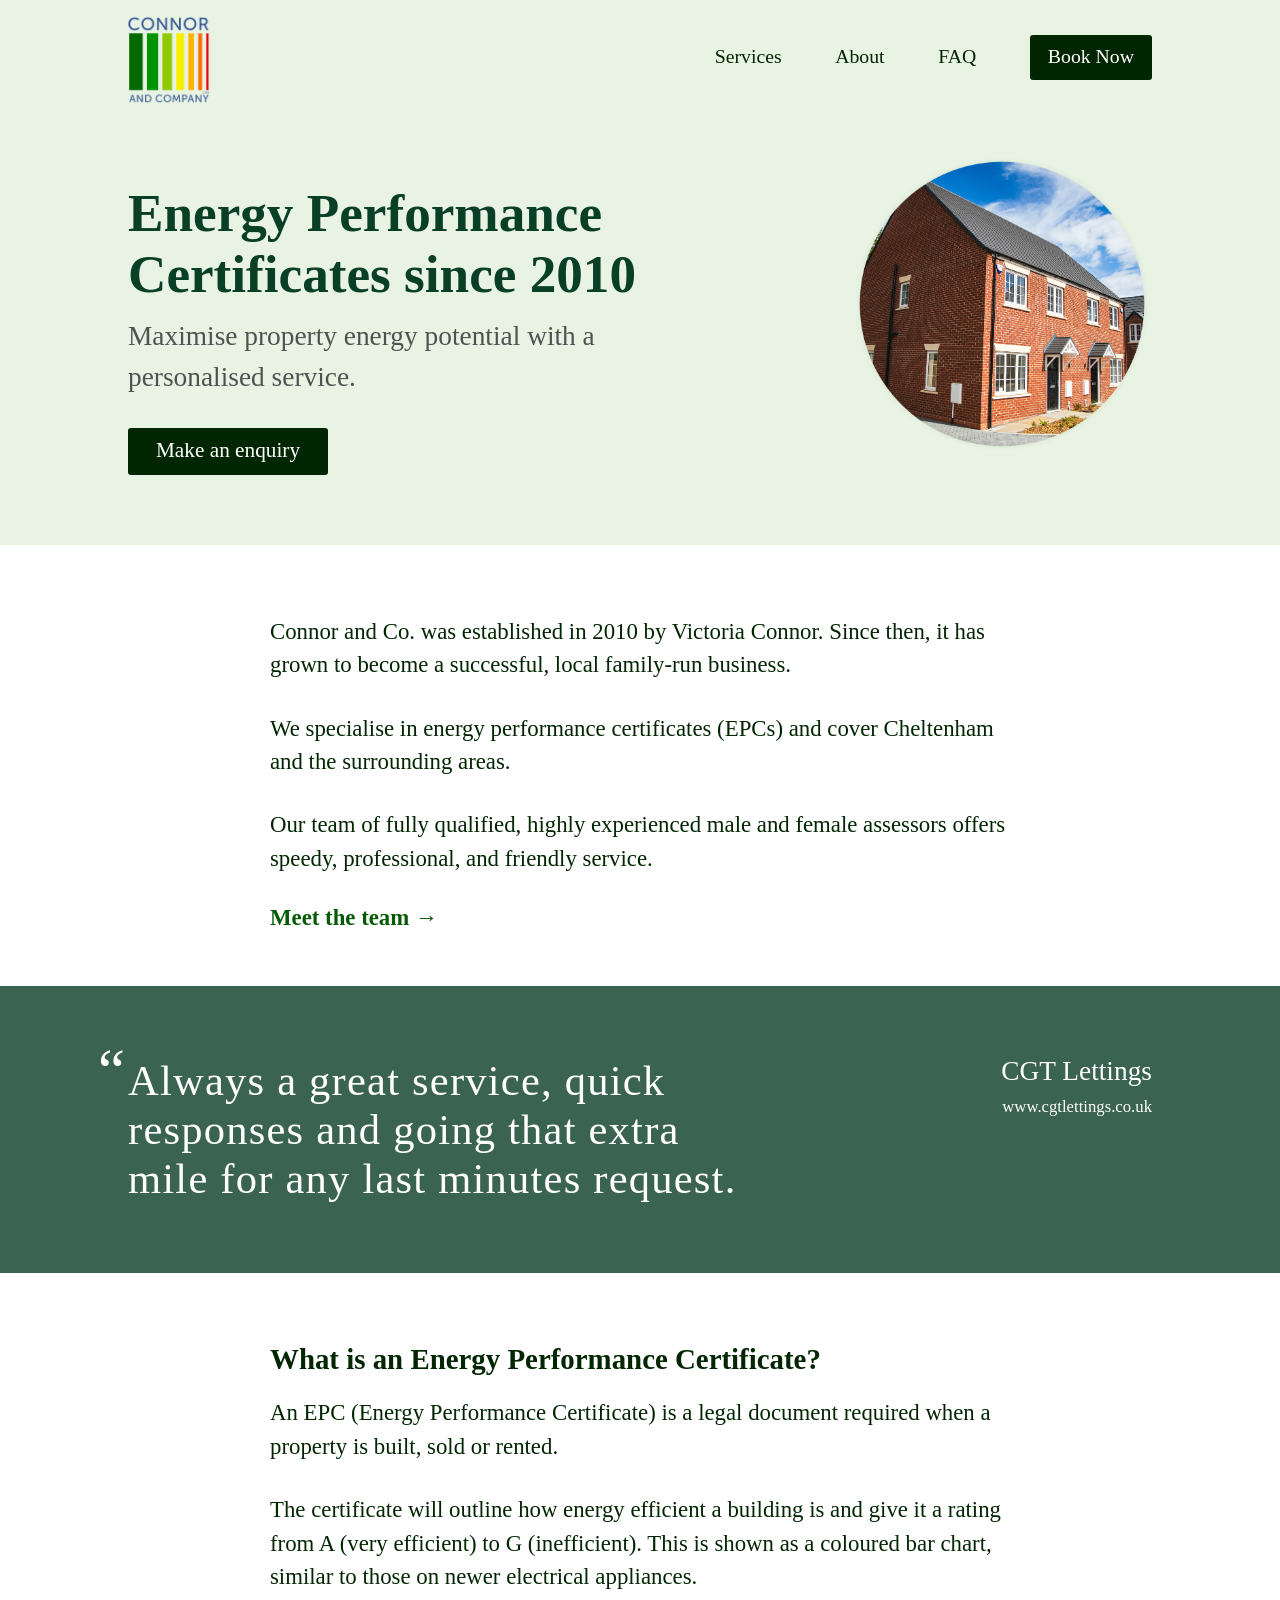
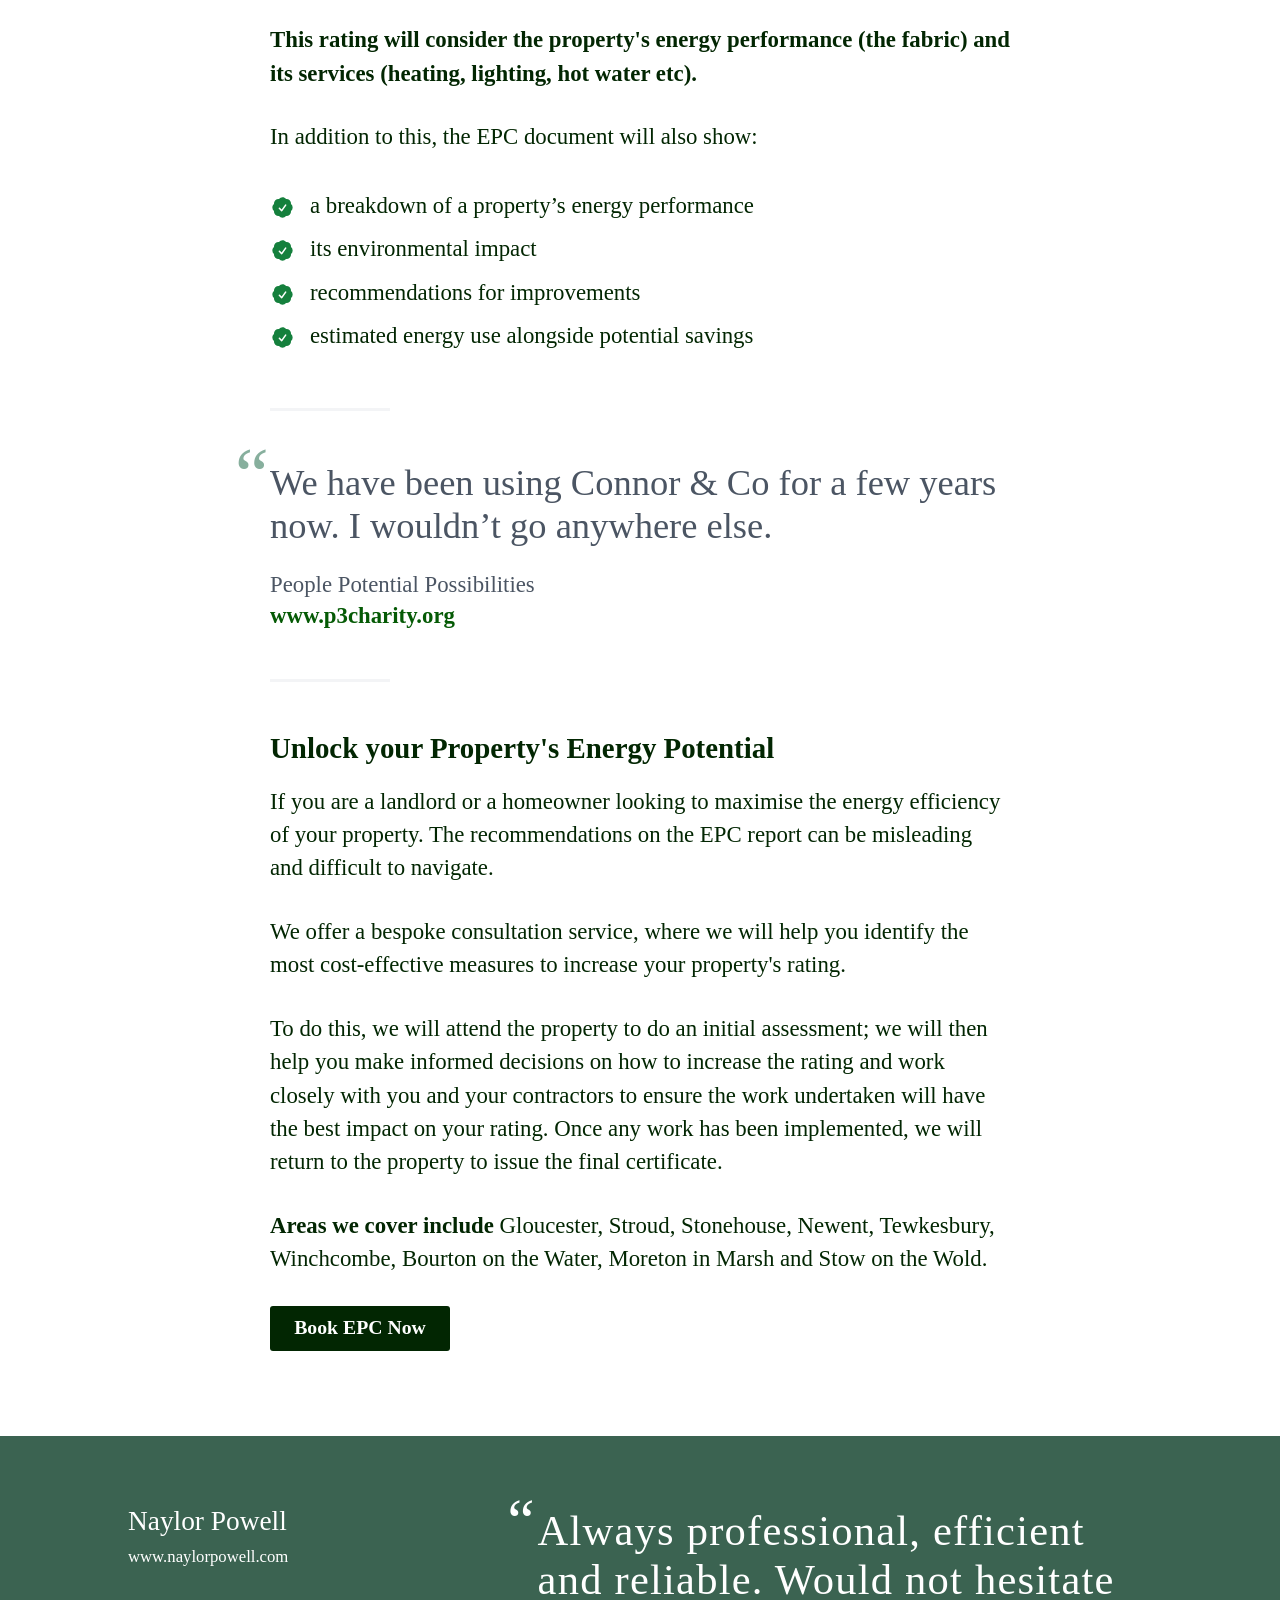
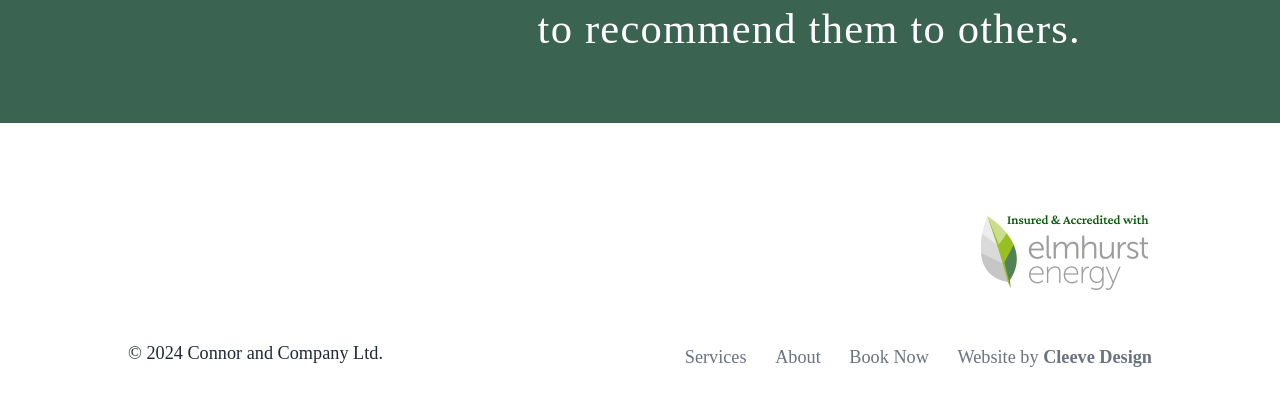
==== index.html @ e1c80aff "Copy updates" ====
<!DOCTYPE html>
<html lang="en">
<head>
    <meta charset="utf-8" />
    <meta content='text/html; charset=utf-8' http-equiv='Content-Type'>
    <meta http-equiv='X-UA-Compatible' content='IE=edge'>
    <meta name='viewport' content="width=device-width,height=device-height, initial-scale=1, shrink-to-fit=yes">

    <meta name="author" content="Nic Coates" />
    <meta name="description" content="Unlock your property's potential with expert Energy Performance Certificates (EPC) from Connor & Company. Trusted local family-run business since 2010. Get your EPC today!">
    <meta name="title" content="Energy Performance Certificates (EPC) | Connor & Company">
    <link rel="canonical" href="https://www.connorandcompany.co.uk">

    <link rel="stylesheet" href="style.css" />
    <link rel="icon" type="image/png" href="/images/icon.png">
    <title>Energy Performance Certificates (EPC) | Connor & Company</title>
</head>
<body>

    <header>
        <div class="container">
            <div class="logo">
                <a href="/"><img src="/images/logo.png" alt="Connor & Company Logo" /></a>
            </div>
            <button class="hamburger" onclick="toggleNav()">☰</button>
            <ul class="nav">
                <li><a href="#services">Services</a></li>
                <li><a href="#about">About</a></li>
                <li><a href="faq">FAQ</a></li>
                <a href="/book-epc"><li class="book">Book Now</li></a>
            </ul>
        </div>
    </header>

    <div id="hero">
        <div class="container">
            <div class="left">
                <h1>Energy Performance Certificates since 2010</h1>
                <p>Maximise property energy potential with a personalised service.</p>
                <a href="/book-epc" class="button-solid">Make an enquiry</a>
            </div>
            <div class="right">
                <img src="/images/new_build_house.png" alt="New UK house build" />
            </div>
        </div>
    </div>

    <div id="content">
        <div id="about" class="container-sm">
            <p>Connor and Co. was established in 2010 by Victoria Connor. Since then, it has grown to become a successful, local family-run business.</p>
            <p>We specialise in energy performance certificates (EPCs) and cover Cheltenham and the surrounding areas.</p>
            <p>Our team of fully qualified, highly experienced male and female assessors offers speedy, professional, and friendly service. </p>
            <a href="/meet-the-team">Meet the team &rarr;</a>
        </div>
    </div>

    <div id="testimonial">
        <div class="container">
            <div class="left">
                <span>“</span>
                <h2>Always a great service, quick responses and going that extra mile for any last minutes request.</h2>
            </div>
            <div class="right">
                CGT Lettings
                <a href="https://www.cgtlettings.co.uk/" target="_blank">www.cgtlettings.co.uk</a>
            </div>
        </div>
    </div>

        <div id="content">
        <div id="services" class="container-sm">
            <h3>What is an Energy Performance Certificate?</h3>
            <p>An EPC (Energy Performance Certificate) is a legal document required when a property is built, sold or rented.</p>
            <p>The certificate will outline how energy efficient a building is and give it a rating from A (very efficient) to G (inefficient). This is shown as a coloured bar chart, similar to those on newer electrical appliances.</p>
            <p><strong>This rating will consider the property's energy performance (the fabric) and its services (heating, lighting, hot water etc).</strong></p>
            <p>In addition to this, the EPC document will also show:</p>
            <ul>
                <li><svg xmlns="http://www.w3.org/2000/svg" viewBox="0 0 24 24" fill="currentColor" class="w-6 h-6"><path fill-rule="evenodd" d="M8.603 3.799A4.49 4.49 0 0 1 12 2.25c1.357 0 2.573.6 3.397 1.549a4.49 4.49 0 0 1 3.498 1.307 4.491 4.491 0 0 1 1.307 3.497A4.49 4.49 0 0 1 21.75 12a4.49 4.49 0 0 1-1.549 3.397 4.491 4.491 0 0 1-1.307 3.497 4.491 4.491 0 0 1-3.497 1.307A4.49 4.49 0 0 1 12 21.75a4.49 4.49 0 0 1-3.397-1.549 4.49 4.49 0 0 1-3.498-1.306 4.491 4.491 0 0 1-1.307-3.498A4.49 4.49 0 0 1 2.25 12c0-1.357.6-2.573 1.549-3.397a4.49 4.49 0 0 1 1.307-3.497 4.49 4.49 0 0 1 3.497-1.307Zm7.007 6.387a.75.75 0 1 0-1.22-.872l-3.236 4.53L9.53 12.22a.75.75 0 0 0-1.06 1.06l2.25 2.25a.75.75 0 0 0 1.14-.094l3.75-5.25Z" clip-rule="evenodd" /></svg>a breakdown of a property’s energy performance</li>
                <li><svg xmlns="http://www.w3.org/2000/svg" viewBox="0 0 24 24" fill="currentColor" class="w-6 h-6"><path fill-rule="evenodd" d="M8.603 3.799A4.49 4.49 0 0 1 12 2.25c1.357 0 2.573.6 3.397 1.549a4.49 4.49 0 0 1 3.498 1.307 4.491 4.491 0 0 1 1.307 3.497A4.49 4.49 0 0 1 21.75 12a4.49 4.49 0 0 1-1.549 3.397 4.491 4.491 0 0 1-1.307 3.497 4.491 4.491 0 0 1-3.497 1.307A4.49 4.49 0 0 1 12 21.75a4.49 4.49 0 0 1-3.397-1.549 4.49 4.49 0 0 1-3.498-1.306 4.491 4.491 0 0 1-1.307-3.498A4.49 4.49 0 0 1 2.25 12c0-1.357.6-2.573 1.549-3.397a4.49 4.49 0 0 1 1.307-3.497 4.49 4.49 0 0 1 3.497-1.307Zm7.007 6.387a.75.75 0 1 0-1.22-.872l-3.236 4.53L9.53 12.22a.75.75 0 0 0-1.06 1.06l2.25 2.25a.75.75 0 0 0 1.14-.094l3.75-5.25Z" clip-rule="evenodd" /></svg>its environmental impact</li>
                <li><svg xmlns="http://www.w3.org/2000/svg" viewBox="0 0 24 24" fill="currentColor" class="w-6 h-6"><path fill-rule="evenodd" d="M8.603 3.799A4.49 4.49 0 0 1 12 2.25c1.357 0 2.573.6 3.397 1.549a4.49 4.49 0 0 1 3.498 1.307 4.491 4.491 0 0 1 1.307 3.497A4.49 4.49 0 0 1 21.75 12a4.49 4.49 0 0 1-1.549 3.397 4.491 4.491 0 0 1-1.307 3.497 4.491 4.491 0 0 1-3.497 1.307A4.49 4.49 0 0 1 12 21.75a4.49 4.49 0 0 1-3.397-1.549 4.49 4.49 0 0 1-3.498-1.306 4.491 4.491 0 0 1-1.307-3.498A4.49 4.49 0 0 1 2.25 12c0-1.357.6-2.573 1.549-3.397a4.49 4.49 0 0 1 1.307-3.497 4.49 4.49 0 0 1 3.497-1.307Zm7.007 6.387a.75.75 0 1 0-1.22-.872l-3.236 4.53L9.53 12.22a.75.75 0 0 0-1.06 1.06l2.25 2.25a.75.75 0 0 0 1.14-.094l3.75-5.25Z" clip-rule="evenodd" /></svg>recommendations for improvements</li>
                <li><svg xmlns="http://www.w3.org/2000/svg" viewBox="0 0 24 24" fill="currentColor" class="w-6 h-6"><path fill-rule="evenodd" d="M8.603 3.799A4.49 4.49 0 0 1 12 2.25c1.357 0 2.573.6 3.397 1.549a4.49 4.49 0 0 1 3.498 1.307 4.491 4.491 0 0 1 1.307 3.497A4.49 4.49 0 0 1 21.75 12a4.49 4.49 0 0 1-1.549 3.397 4.491 4.491 0 0 1-1.307 3.497 4.491 4.491 0 0 1-3.497 1.307A4.49 4.49 0 0 1 12 21.75a4.49 4.49 0 0 1-3.397-1.549 4.49 4.49 0 0 1-3.498-1.306 4.491 4.491 0 0 1-1.307-3.498A4.49 4.49 0 0 1 2.25 12c0-1.357.6-2.573 1.549-3.397a4.49 4.49 0 0 1 1.307-3.497 4.49 4.49 0 0 1 3.497-1.307Zm7.007 6.387a.75.75 0 1 0-1.22-.872l-3.236 4.53L9.53 12.22a.75.75 0 0 0-1.06 1.06l2.25 2.25a.75.75 0 0 0 1.14-.094l3.75-5.25Z" clip-rule="evenodd" /></svg>estimated energy use alongside potential savings</li>
            </ul>
            <span class="divider"></span>
                <div class="quote">
                    <span class="marks">“</span>
                    <span class="text">We have been using Connor & Co for a few years now. I wouldn’t go anywhere else.</span>
                    <span class="source">People Potential Possibilities</span>
                    <a href="https://www.p3charity.org/" class="link">www.p3charity.org</a>
                </div>
            <span class="divider"></span>
            <h3>Unlock your Property's Energy Potential</h3>
            <p>If you are a landlord or a homeowner looking to maximise the energy efficiency of your property. The recommendations on the EPC report can be misleading and difficult to navigate.</p>
            <p>We offer a bespoke consultation service, where we will help you identify the most cost-effective measures to increase your property's rating.</p>
            <p>To do this, we will attend the property to do an initial assessment; we will then help you make informed decisions on how to increase the rating and work closely with you and your contractors to ensure the work undertaken will have the best impact on your rating. Once any work has been implemented, we will return to the property to issue the final certificate.</p>
            <p><strong>Areas we cover include</strong> Gloucester, Stroud, Stonehouse, Newent, Tewkesbury, Winchcombe, Bourton on the Water, Moreton in Marsh and Stow on the Wold.</p>
            <a href="/book-epc" class="button-solid">Book EPC Now</a>
        </div>
    </div>

    <div id="testimonial-2">
        <div class="container">
            <div class="left">
                Naylor Powell
                <a href="https://www.naylorpowell.com/" target="_blank">www.naylorpowell.com</a>
            </div>
            <div class="right">
                <span>“</span>
                <h2>Always professional, efficient and  reliable. Would not hesitate to recommend them to others.</h2>
            </div>
        </div>
    </div>

    <footer>
        <div class="container">
            <div class="left">
                <p class="copyright">© 2024 Connor and Company Ltd.</p>
            </div>
            <div class="right">
                <div class="elmhurst">
                    <img src="/images/elmhurst.png" alt="Elmhurst Energy" />
                </div>
                <ul class="links">
                    <li><a href="#services">Services</a></li>
                    <li><a href="#about">About</a></li>
                    <li><a href="/book-epc">Book Now</a></li>
                    <li>Website by <strong><a href="https://www.cleeve.design">Cleeve Design</a></strong></li>
                </ul>
            </div>
        </div>
    </footer>

    <script>
        document.querySelectorAll('a[href^="#"]').forEach(anchor => {
            anchor.addEventListener('click', function (e) {
                e.preventDefault();

                document.querySelector(this.getAttribute('href')).scrollIntoView({
                    behavior: 'smooth'
                });
            });
        });

        function toggleNav() {
        var nav = document.querySelector('header ul.nav');
            nav.classList.toggle('show');
        }
    </script>
    
</body>
</html>
---- style.css ----
@import url(https://fonts.bunny.net/css?family=crimson-pro:300,400,500,600,700);

*,
*:after,
*:before {
  margin: 0;
  padding: 0;
  box-sizing: border-box;
}
:root {
 font-family: 'Crimson Pro', serif;
}
body, html{
  font-size: 0.95rem;
  color: #022602;
  background: #ffffff;
}
a{
	color: #055A05;
}
.container{ 
	width: 1024px;
	margin: 0 auto; 
}
header{
	background: #E9F3E3;
	float: left;
	width: 100%;
	padding: 15px 0;
}
header .logo{
	float: left;
}
header .logo img{
	height: 90px;
}
header ul.nav{
	list-style: none;
	margin: 20px 0 0 0;
	padding: 0;
	float: right;
}
header ul.nav li{
	display: inline-block;
	font-size: 1.3rem;
	margin: 0 0 0 50px;
}
header ul.nav li.book{
	background: #022602;
	color: #ffffff;
	border-radius: 3px;
	padding: 10px 18px 12px 18px;
}
header ul.nav li.book:hover{
	background: #054A05;
	cursor: pointer;
	transition: background 0.1s ease-in-out;
}
header ul.nav li.button a{
	color: #ffffff;
}
header ul.nav li.button {
    display: none; /* Hide button by default */
}
header ul.nav li.button a {
    color: #ffffff;
}
header a{
	color: #022602;
	text-decoration: none;
	transition: color 0.1s ease-in-out;
}
header a:hover{
	color: #055A05;
	cursor: pointer;
}
header .hamburger{
	display: none;
}
#hero{
	background: #E9F3E3;
	float: left;
	width: 100%;
	padding: 30px 0 70px 0;
}
#hero .left{
	width: 50%;
	float: left;
}
#hero .right{
	width: 50%;
	float: left;
}
#hero h1{
	color: #0A3F27;
	font-size: 3.5rem;
	margin: 30px 0 0 0;
	line-height: 4rem;
}
#hero p{
	color: #4A5450;
	font-size: 1.8rem;
	font-weight: 300;
	margin: 10px 0 0 0;
	line-height: 2.7rem;
}
#hero img{
	float: right;
	width: 300px;
}
#hero .button-solid{
	margin: 30px 0 0 0;
	display: block;
	width: 200px;
	text-align: center;
	padding: 17px 15px;
	font-size: 1.4rem;
	background: #022602;
	color: #ffffff;
	border-radius: 3px;
	padding: 10px 18px 12px 18px;
	text-decoration: none;
	transition: background 0.1s ease-in-out;
}
#hero .button-solid:hover{
	background: #054A05;
	color: #ffffff;
	cursor: pointer;
}
#content{
	width: 100%;
	padding: 70px 0 55px 0;
	float: left;
}
.container-sm{
	width: 740px;
	margin: 0 auto;
}
#content p{
	font-size: 1.5rem;
	color: #022602;
	font-weight: 300;
	margin: 0 0 30px 0;
	line-height: 2.2rem;
}
#content a{
	color: #055A05;
	font-size: 1.5rem;
	text-decoration: none;
	font-weight: 600;
}
#content a:hover{
	color: #022602;
	cursor: pointer;
}
#content h3{
	font-size: 1.9rem;
	margin: 0 0 20px 0;
}
#content h4{
	font-size: 1.7rem;
	margin: 0 0 20px 0;
}
#content h4.question{
	font-size: 1.5rem;
	font-weight: 500;
	margin-top: 20px;
	margin-bottom: 0;
	padding-top: 15px;
}
#content p.answer{
	color: #4b5563;
	font-size: 1.4rem;
	margin-top: 20px;
	line-height: 1.8rem;
}
#content ul{
	list-style: none;
	padding: 0;
}
#content ul li{
	padding: 5px 0;
	font-size: 1.5rem;
	color: #022602;
	font-weight: 300;
	line-height: 2.2rem;
}
#content ul li svg{
	height: 25px;
	vertical-align: middle;
	fill: #15803d;
	margin-right: 15px;
}
#content ul.faq{
	margin: -20px 0 0 0;
	padding: 0 0 0 20px;
	color: #4b5563;
}
#content ul.faq li{
	color: #4b5563;
	font-size: 1.4rem;
	font-weight: 300;
	padding: 7px 0;
	line-height: 2rem;
}
#content ul.faq li strong{
	display: block;
}
.quote{
	width: 100%;
	color: #4b5563;
}
.quote .marks{
	display: block;
	position: absolute;
	font-size: 5rem;
	color: #87AF9D;
	margin: -30px 0 0 -35px;
}
.quote .text{
	color: #4b5563;
	font-size: 2.4rem;
	display: block;
}
.quote .source{
	font-size: 1.5rem;
	display: block;
	margin-top: 25px;
	margin-bottom: 5px;
}
.divider{
	width: 120px;
	background: #f3f4f6;
	height: 3px;
	display: block;
	margin: 50px 0;
}
#testimonial, #testimonial-2{
	background: #3B6351;
	width: 100%;
	float: left;
	padding: 70px 0;
}
#testimonial a, #testimonial-2 a{
	display: block;
	color: #ffffff;
	text-decoration: none;
	font-weight: 300;
	font-size: 1.1rem;
	margin: 10px 0 0 0;
}
#testimonial a:hover, #testimonial-2 a:hover{
	text-decoration: underline;
}
#testimonial .left{
	width: 60%;
	float: left;
}
#testimonial .right{
	width: 40%;
	float: left;
	text-align: right;
	color: #ffffff;
	font-size: 1.8rem;
}
#testimonial-2 .right{
	width: 60%;
	float: left;
}
#testimonial-2 .left{
	width: 40%;
	float: left;
	text-align: left;
	color: #ffffff;
	font-size: 1.8rem;
}
#testimonial span, #testimonial-2 span{
	position: absolute;
	font-size: 4rem;
	color: #ffffff;
	margin-top: -20px;
	margin-left: -30px;
}
#testimonial h2, #testimonial-2 h2{
	color: #ffffff;
	font-size: 2.8rem;
	font-weight: 300;
	letter-spacing: 0.08rem;
}
#content .button-solid{
	background: #022602;
	color: #ffffff;
	border-radius: 3px;
	padding: 10px 18px 12px 18px;
	text-decoration: none;
	font-size: 1.3rem;
	display: block;
	width: 180px;
	text-align: center;
	margin: 10px 0 30px 0;
	transition: background 0.1s ease-in-out;
}
#content .button-solid:hover{
	background: #054A05;
	color: #ffffff;
	cursor: pointer;
}
#joinForm{
	width: 100%;
	float: left;
	margin-top: -20px;
}
#joinForm .row{
	width: 100%;
	padding: 10px 0;
	float: left;
}
#joinForm label{
	display: block;
	width: 100%;
	font-size: 1.1rem;
	margin-bottom: 10px;
	font-weight: 600;
}
#joinForm .form-input{
	width: 70%;
	border-radius: 4px;
	outline: none;
	border: 1px solid #d1d5db;
	font-size: 1.2rem;
	padding: 8px 10px;
	box-shadow: 0 1px 2px 0 rgb(0 0 0 / 0.05);
}
#joinForm .form-input:focus{
	border: 2px solid #059669;
	padding: 7px 9px;
}
#joinForm .form-textbox{
	width: 70%;
	border-radius: 4px;
	outline: none;
	border: 1px solid #d1d5db;
	font-size: 1.2rem;
	padding: 8px 10px;
	box-shadow: 0 1px 2px 0 rgb(0 0 0 / 0.05);
}
#joinForm .form-textbox:focus{
	border: 2px solid #059669;
	padding: 7px 9px;
}
#joinForm .button{
	border-radius: 4px;
	background: #047857;
	border: 0;
	font-size: 1rem;
	padding: 10px;
	color: #ecfdf5;
	transition: background 0.1s ease-in-out;
}
#joinForm .button:hover{
	background: #059669;
	cursor: pointer;
}
#form-response{
	display: none;
	width: 100%;
	float: left;
	background: #f0fdf4;
	border-radius: 2px;
	padding: 20px;
	font-size: 1.2rem;
	color: #14532d;
}
 .faq-item {
    margin-bottom: 20px;
  }
  .faq-question {
    cursor: pointer;
    font-weight: bold;
    font-size: 1.5rem;
  }
  .faq-answer {
    display: none;
  }
footer{
	padding: 80px 0 40px 0;
	float: left;
	width: 100%;
}
footer .left{
	width: 50%;
	float: left;
}
footer .right{
	width: 50%;
	float: left;
}
footer .family{
	font-size: 2rem;
	font-weight: 300;
	color: #0A3F27;
	width: 400px;
	line-height: 2.2rem;
	letter-spacing: 0.05rem;
	margin: 0 0 30px 0;
	border-left: 3px solid #0A3F27;
	padding-left: 20px;
}
footer .copyright{
	font-size: 1.2rem;
	font-weight: 500;
	color: #1f2937;
	margin-top: 140px;
}
footer .elmhurst{
	float: right;
}
footer ul.links{
	float: right;
	list-style: none;
	margin-top: 40px;
}
footer ul.links li{
	display: inline-block;
	font-size: 1.2rem;
	color: #6b7280;
	margin-left: 25px;
}
footer a{
	color: #6b7280;
	text-decoration: none;
}
footer a:hover{
	text-decoration: underline;
	cursor: pointer;
}

@media (max-width: 575.98px) { 
	.container, .container-sm{
		width: 360px;
	}
	header ul.nav {
        display: none; /* Hide navigation by default on small screens */
    }

    header ul.nav.show {
        display: block; /* Show navigation when active */
    }

    header ul.nav.show li {
        display: block; /* Show list items vertically */
        margin: 10px 0; /* Adjust margin for list items */
    }

    header ul.nav li.button {
        display: inline-block; /* Show button as inline-block */
    }
    #hero img{
    	display: none;
    }
	 #hero .left{
		width: 100%;
		float: left;
	}
	#hero .right{
		width: 100%;
		float: left;
	}
	#hero h1{
		color: #0A3F27;
		font-size: 3rem;
	}
	#testimonial span, #testimonial-2 span{
		position: absolute;
		font-size: 3rem;
		color: #ffffff;
		margin-top: -30px;
		margin-left: 5px;
	}
	#testimonial h2, #testimonial-2 h2{
		color: #ffffff;
		font-size: 2rem;
		font-weight: 300;
		letter-spacing: 0.08rem;
	}
	#testimonial .left{
		width: 100%;
		float: left;
	}
	#testimonial .right{
		width: 100%;
		text-align: left;
		font-size: 1.3rem;
		margin-top: 30px;
	}
	#testimonial-2 .right{
		width: 100%;
	}
	#testimonial-2 .left{
		width: 100%;
		font-size: 1.3rem;
		margin-bottom: 50px;
	}
	footer .left{
		width: 100%;
		float: left;
	}
	footer .right{
		width: 100%;
		float: left;
	}
	footer .family{
		font-size: 2rem;
		font-weight: 300;
		color: #0A3F27;
		width: 320px;
		line-height: 2.2rem;
		letter-spacing: 0.05rem;
		margin: 0 0 30px 0;
		border-left: 3px solid #0A3F27;
		padding-left: 20px;
	}
	footer .copyright{
		font-size: 1.2rem;
		font-weight: 500;
		color: #1f2937;
		margin-top: 40px;
	}
	footer .elmhurst{
		float: left;
		margin-top: 30px;
	}
	footer ul.links{
		float: left;
		list-style: none;
		margin-top: 10px;
	}
	footer ul.links li{
		display: block;
		font-size: 1.2rem;
		color: #6b7280;
		margin-left: 0;
		margin-bottom: 5px;
	}
	/* Hamburger menu button styles */
		header button.hamburger{
		    display: block;
		    background: none;
		    border: none;
		    color: #022602;
		    font-size: 1.5rem;
		    padding: 10px;
		    cursor: pointer;
		    transition: color 0.1s ease-in-out;
		    float: right;
		}

		header button.hamburger:hover {
		    color: #54B847; /* Change color on hover */
		}

		/* Hamburger menu icon animation */
		header button.hamburger::before {
		    transition: transform 0.1s ease-in-out, margin 0.1s ease-in-out;
		}

		header button.hamburger::after {
		    transition: transform 0.1s ease-in-out, margin 0.1s ease-in-out;
		}

		/* Hamburger menu icon animation when active */
		header ul.nav.show + button.hamburger::before {
		    transform: rotate(45deg) translate(4px, 5px);
		    margin: 0; /* Adjust spacing */
		}

		header ul.nav.show + button.hamburger::after {
		    transform: rotate(-45deg) translate(4px, -5px);
		    margin: 0; /* Adjust spacing */
		}
}
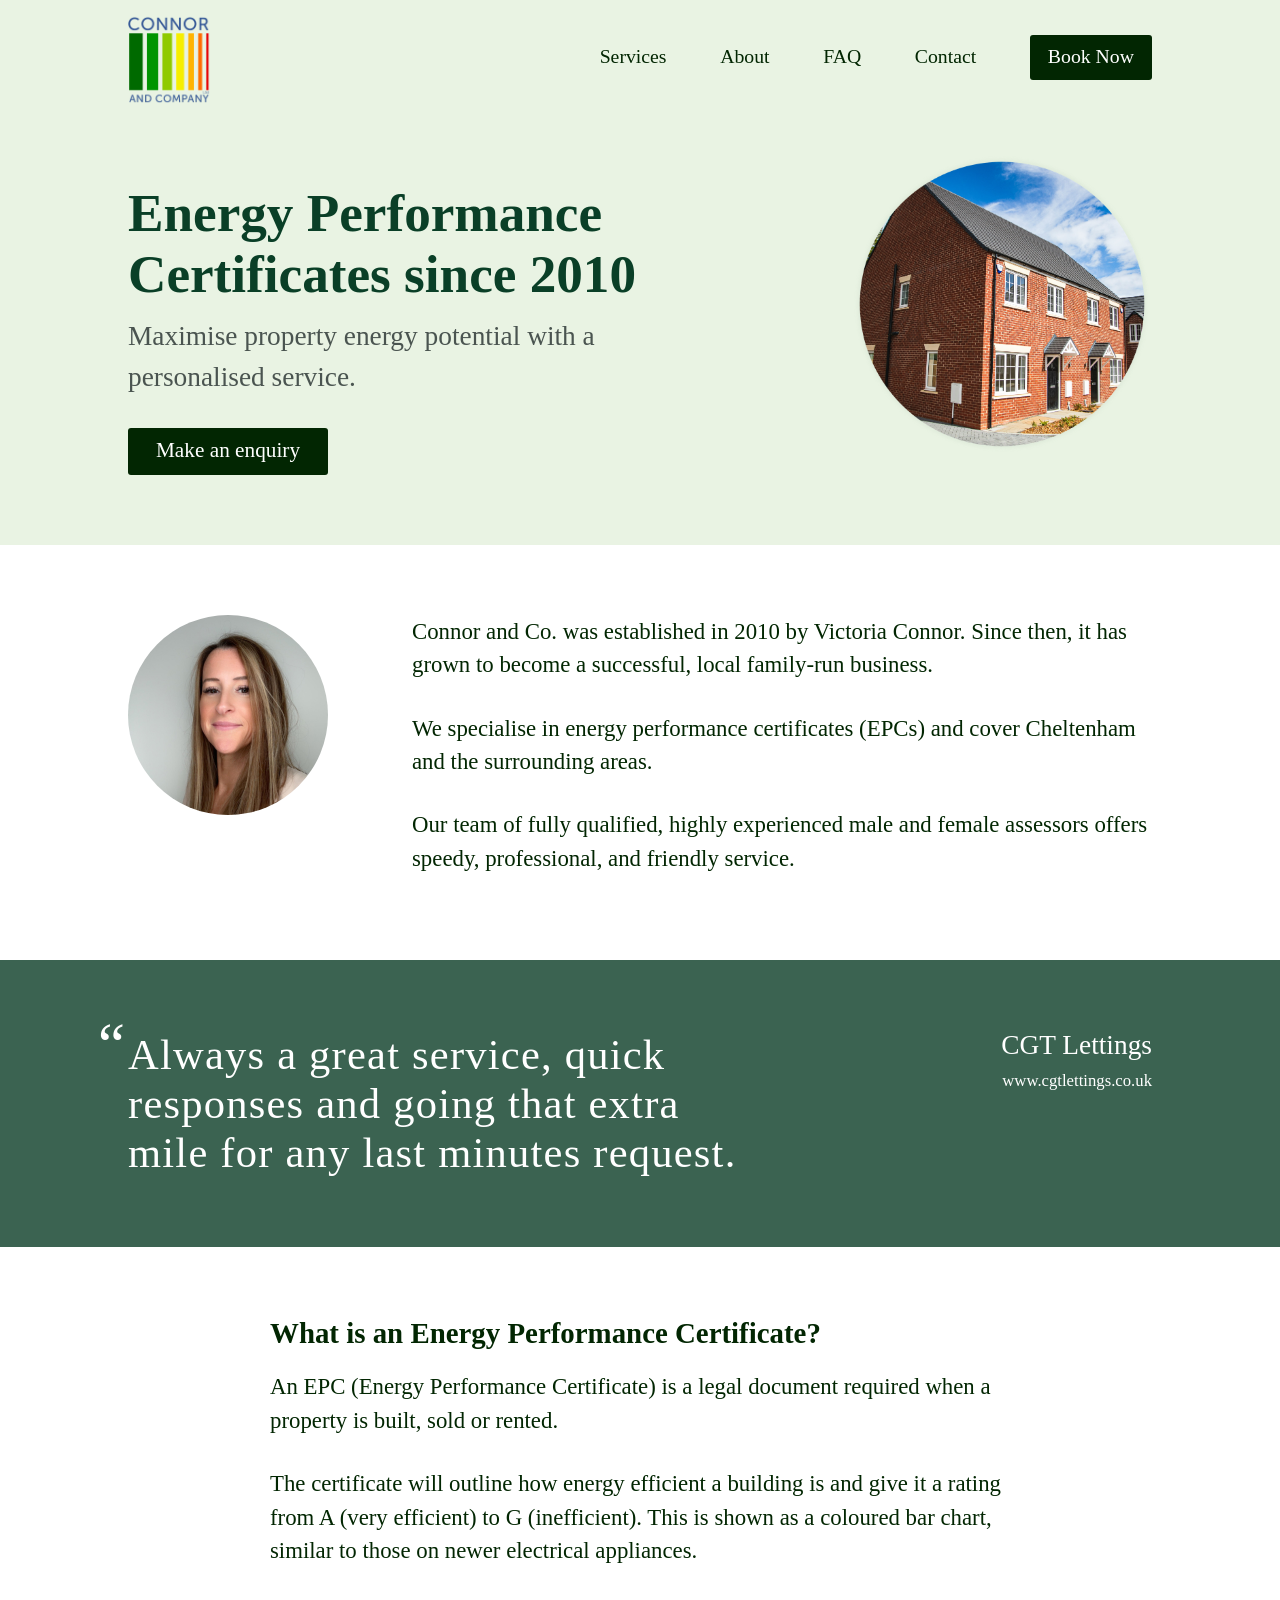
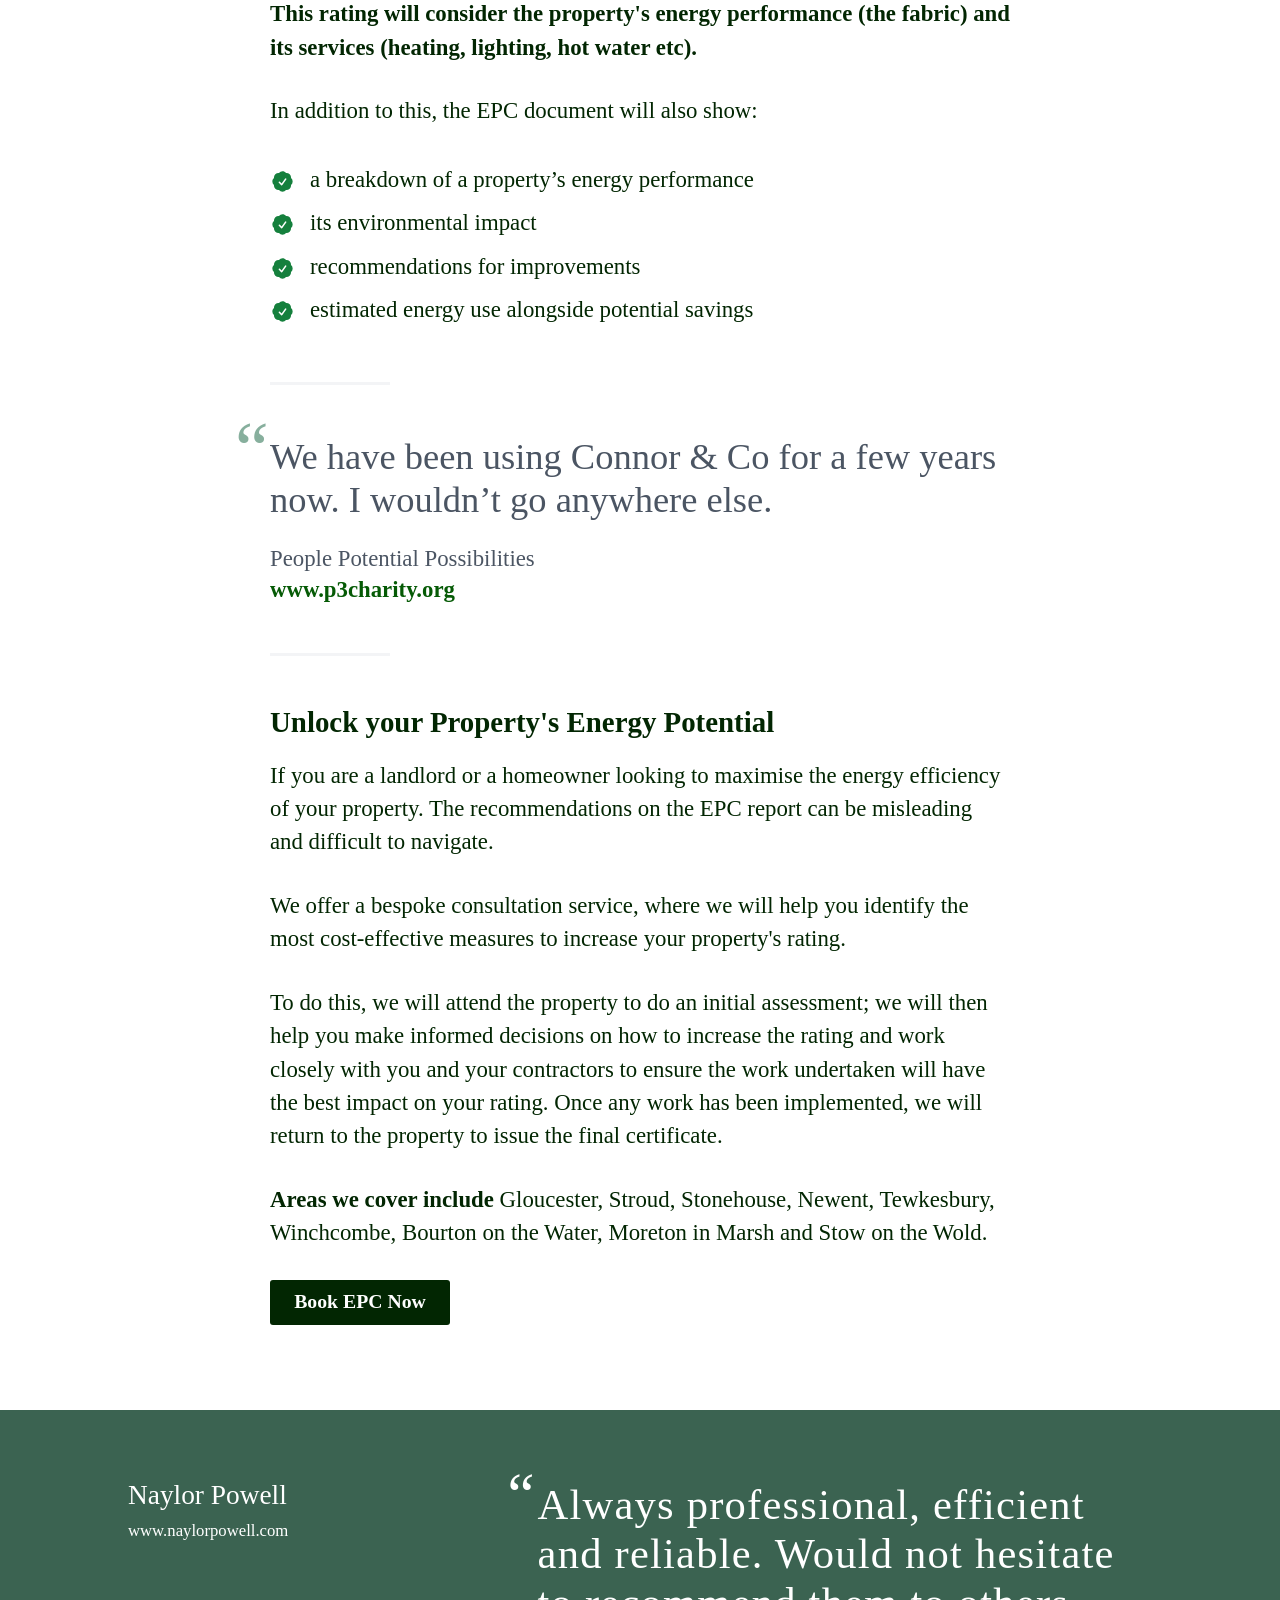
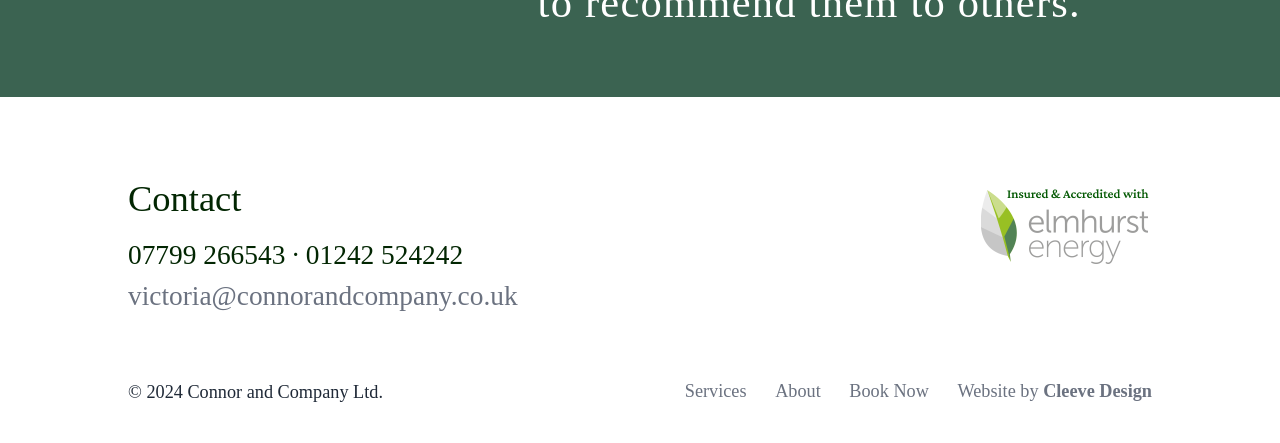
==== commit abf70307: "Final updates including new contact details and profile photo" ====
--- a/index.html
+++ b/index.html
@@ -27,6 +27,7 @@
                 <li><a href="#services">Services</a></li>
                 <li><a href="#about">About</a></li>
                 <li><a href="faq">FAQ</a></li>
+                <li><a href="#contact">Contact</a></li>
                 <a href="/book-epc"><li class="book">Book Now</li></a>
             </ul>
         </div>
@@ -46,11 +47,15 @@
     </div>
 
     <div id="content">
-        <div id="about" class="container-sm">
-            <p>Connor and Co. was established in 2010 by Victoria Connor. Since then, it has grown to become a successful, local family-run business.</p>
-            <p>We specialise in energy performance certificates (EPCs) and cover Cheltenham and the surrounding areas.</p>
-            <p>Our team of fully qualified, highly experienced male and female assessors offers speedy, professional, and friendly service. </p>
-            <a href="/meet-the-team">Meet the team &rarr;</a>
+        <div id="about" class="container">
+            <div class="left">
+                <img src="/images/vicky_profile.jpg" alt="Victoria Connor" class="profile" />
+            </div>
+            <div class="right">
+                <p>Connor and Co. was established in 2010 by Victoria Connor. Since then, it has grown to become a successful, local family-run business.</p>
+                <p>We specialise in energy performance certificates (EPCs) and cover Cheltenham and the surrounding areas.</p>
+                <p>Our team of fully qualified, highly experienced male and female assessors offers speedy, professional, and friendly service. </p>
+            </div>
         </div>
     </div>
 
@@ -112,7 +117,10 @@
 
     <footer>
         <div class="container">
-            <div class="left">
+            <div class="left" id="contact">
+                <p class="title">Contact</p>
+                <p class="phone">07799 266543 &middot; 01242 524242</p>
+                <p class="email"><a href="mailto:victoria@connorandcompany.co.uk">victoria@connorandcompany.co.uk</a></p>
                 <p class="copyright">© 2024 Connor and Company Ltd.</p>
             </div>
             <div class="right">
--- a/style.css
+++ b/style.css
@@ -135,6 +135,19 @@
 .container-sm{
 	width: 740px;
 	margin: 0 auto;
+}
+#content .left{
+	width: 284px;
+	float: left;
+}
+#content .right{
+	width: 740px;
+	float: left;
+}
+#content .profile{
+	width: 200px;
+	height: 200px;
+	border-radius: 50%;
 }
 #content p{
 	font-size: 1.5rem;
@@ -410,7 +423,7 @@
 	font-size: 1.2rem;
 	font-weight: 500;
 	color: #1f2937;
-	margin-top: 140px;
+	margin-top: 70px;
 }
 footer .elmhurst{
 	float: right;
@@ -418,7 +431,7 @@
 footer ul.links{
 	float: right;
 	list-style: none;
-	margin-top: 40px;
+	margin-top: 100px;
 }
 footer ul.links li{
 	display: inline-block;
@@ -434,9 +447,29 @@
 	text-decoration: underline;
 	cursor: pointer;
 }
+footer .title{
+	font-size: 2.4rem;
+	font-weight: 500;
+	margin-bottom: 20px;
+}
+footer .phone{
+	font-size: 1.8rem;
+}
+footer .email{
+	font-size: 1.8rem;
+	margin-top: 10px;
+}
 
 @media (max-width: 575.98px) { 
 	.container, .container-sm{
+		width: 360px;
+	}
+	#content .left{
+		width: 360px;
+		text-align: center;
+		margin-bottom: 50px;
+	}
+	#content .right{
 		width: 360px;
 	}
 	header ul.nav {
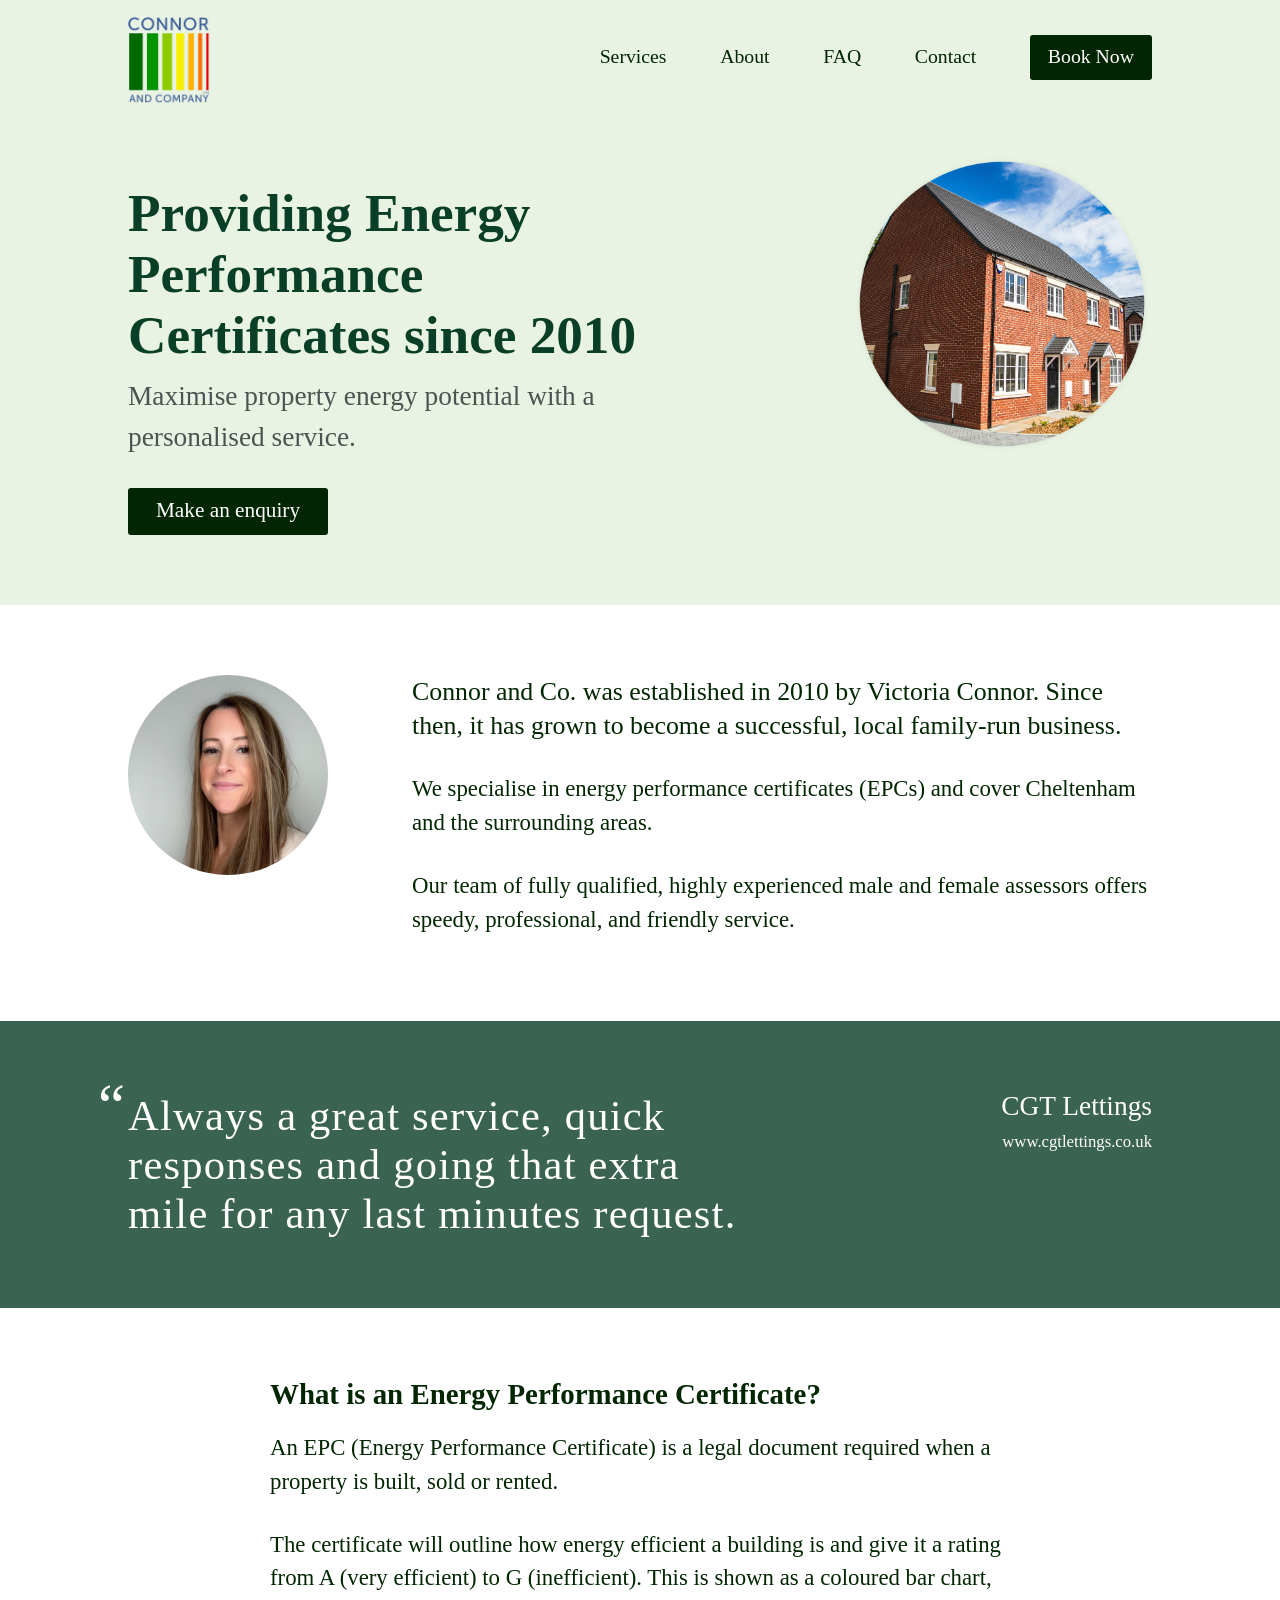
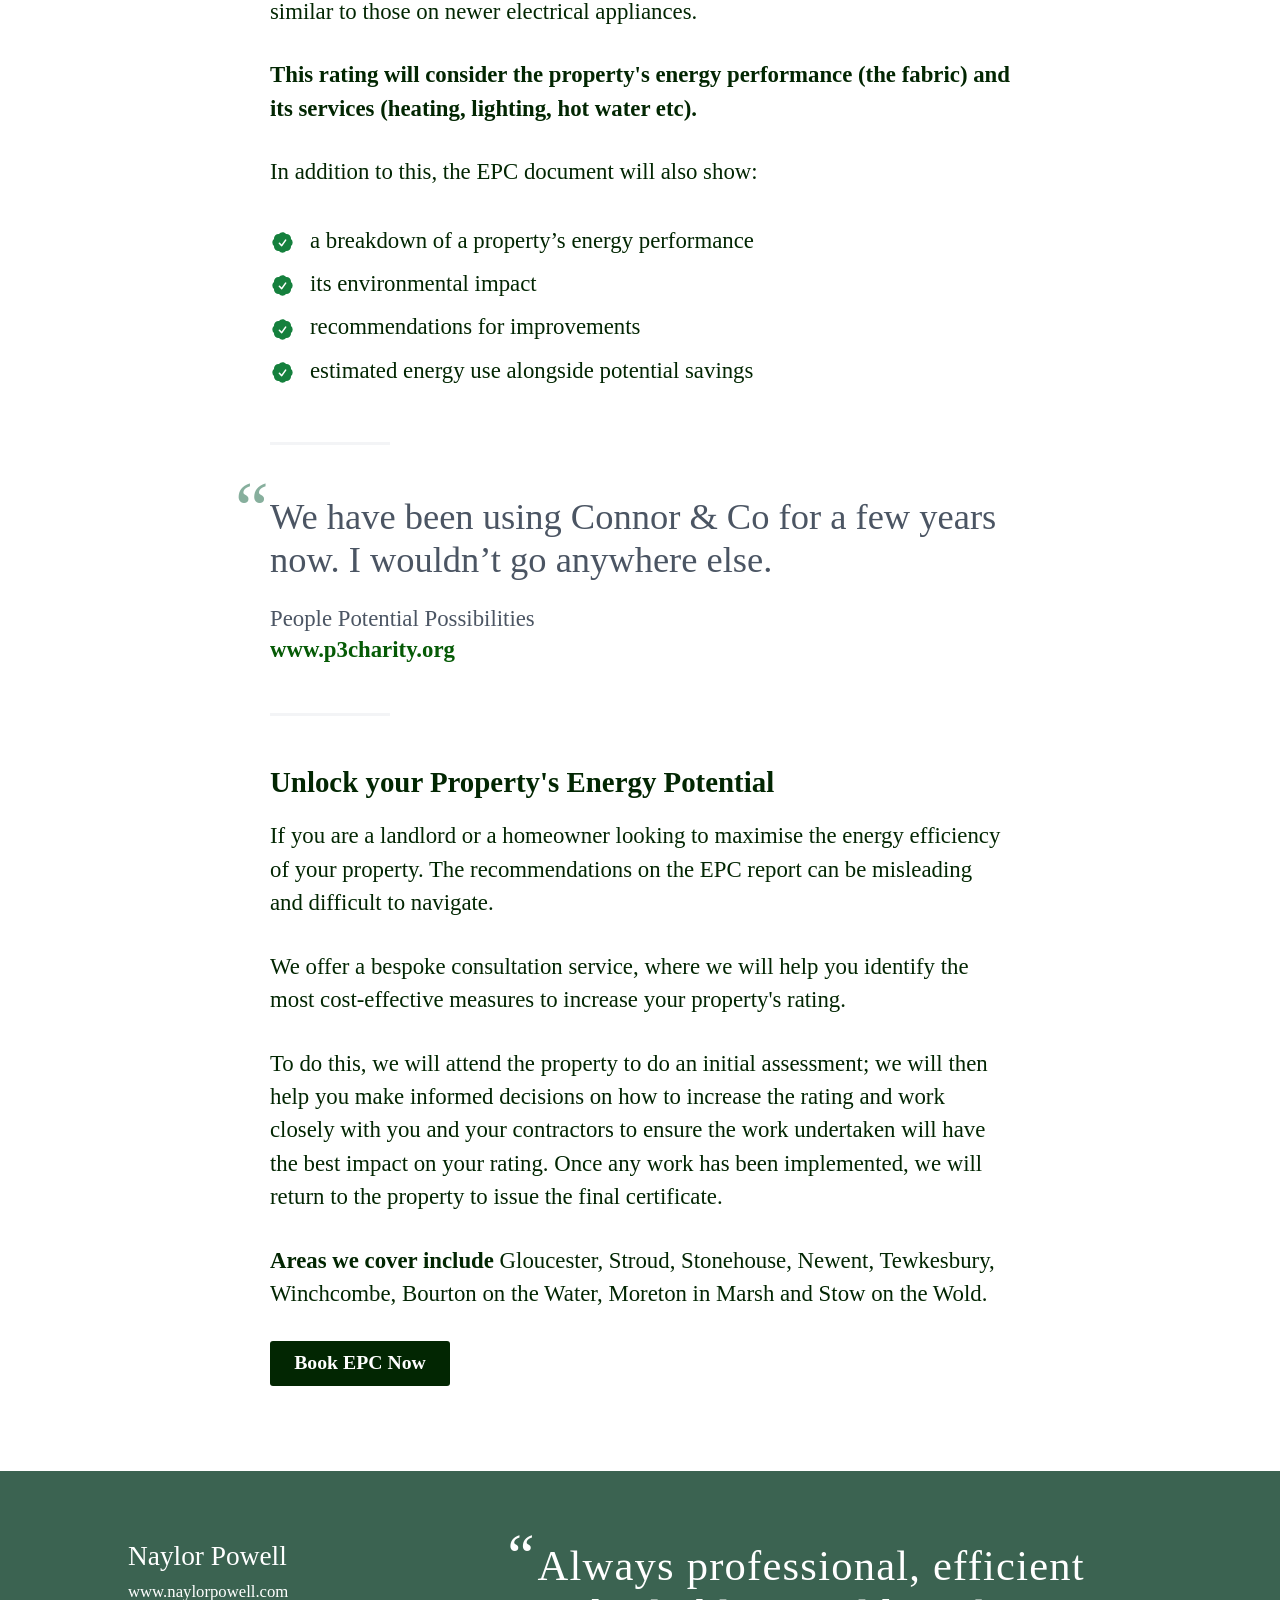
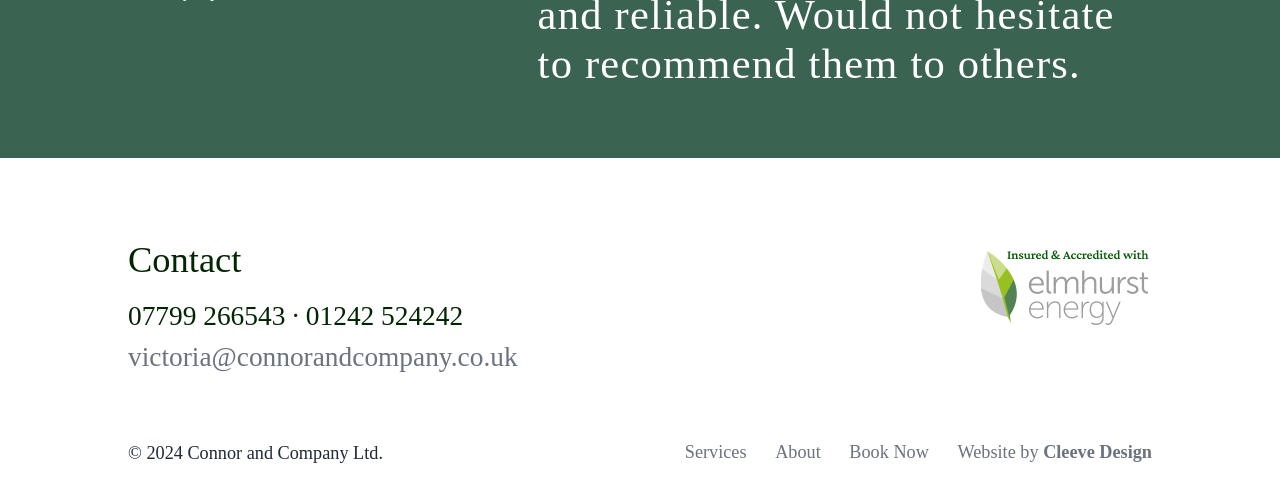
==== commit 7164aa64: "Copy changes to hero" ====
--- a/index.html
+++ b/index.html
@@ -36,7 +36,7 @@
     <div id="hero">
         <div class="container">
             <div class="left">
-                <h1>Energy Performance Certificates since 2010</h1>
+                <h1>Providing Energy Performance Certificates since 2010</h1>
                 <p>Maximise property energy potential with a personalised service.</p>
                 <a href="/book-epc" class="button-solid">Make an enquiry</a>
             </div>
@@ -52,7 +52,7 @@
                 <img src="/images/vicky_profile.jpg" alt="Victoria Connor" class="profile" />
             </div>
             <div class="right">
-                <p>Connor and Co. was established in 2010 by Victoria Connor. Since then, it has grown to become a successful, local family-run business.</p>
+                <p class="text-sm">Connor and Co. was established in 2010 by Victoria Connor. Since then, it has grown to become a successful, local family-run business.</p>
                 <p>We specialise in energy performance certificates (EPCs) and cover Cheltenham and the surrounding areas.</p>
                 <p>Our team of fully qualified, highly experienced male and female assessors offers speedy, professional, and friendly service. </p>
             </div>
--- a/style.css
+++ b/style.css
@@ -135,6 +135,10 @@
 .container-sm{
 	width: 740px;
 	margin: 0 auto;
+}
+#content .text-sm{
+	font-size: 1.7rem;
+	font-weight: 500;
 }
 #content .left{
 	width: 284px;
@@ -501,7 +505,7 @@
 	}
 	#hero h1{
 		color: #0A3F27;
-		font-size: 3rem;
+		font-size: 2.6rem;
 	}
 	#testimonial span, #testimonial-2 span{
 		position: absolute;
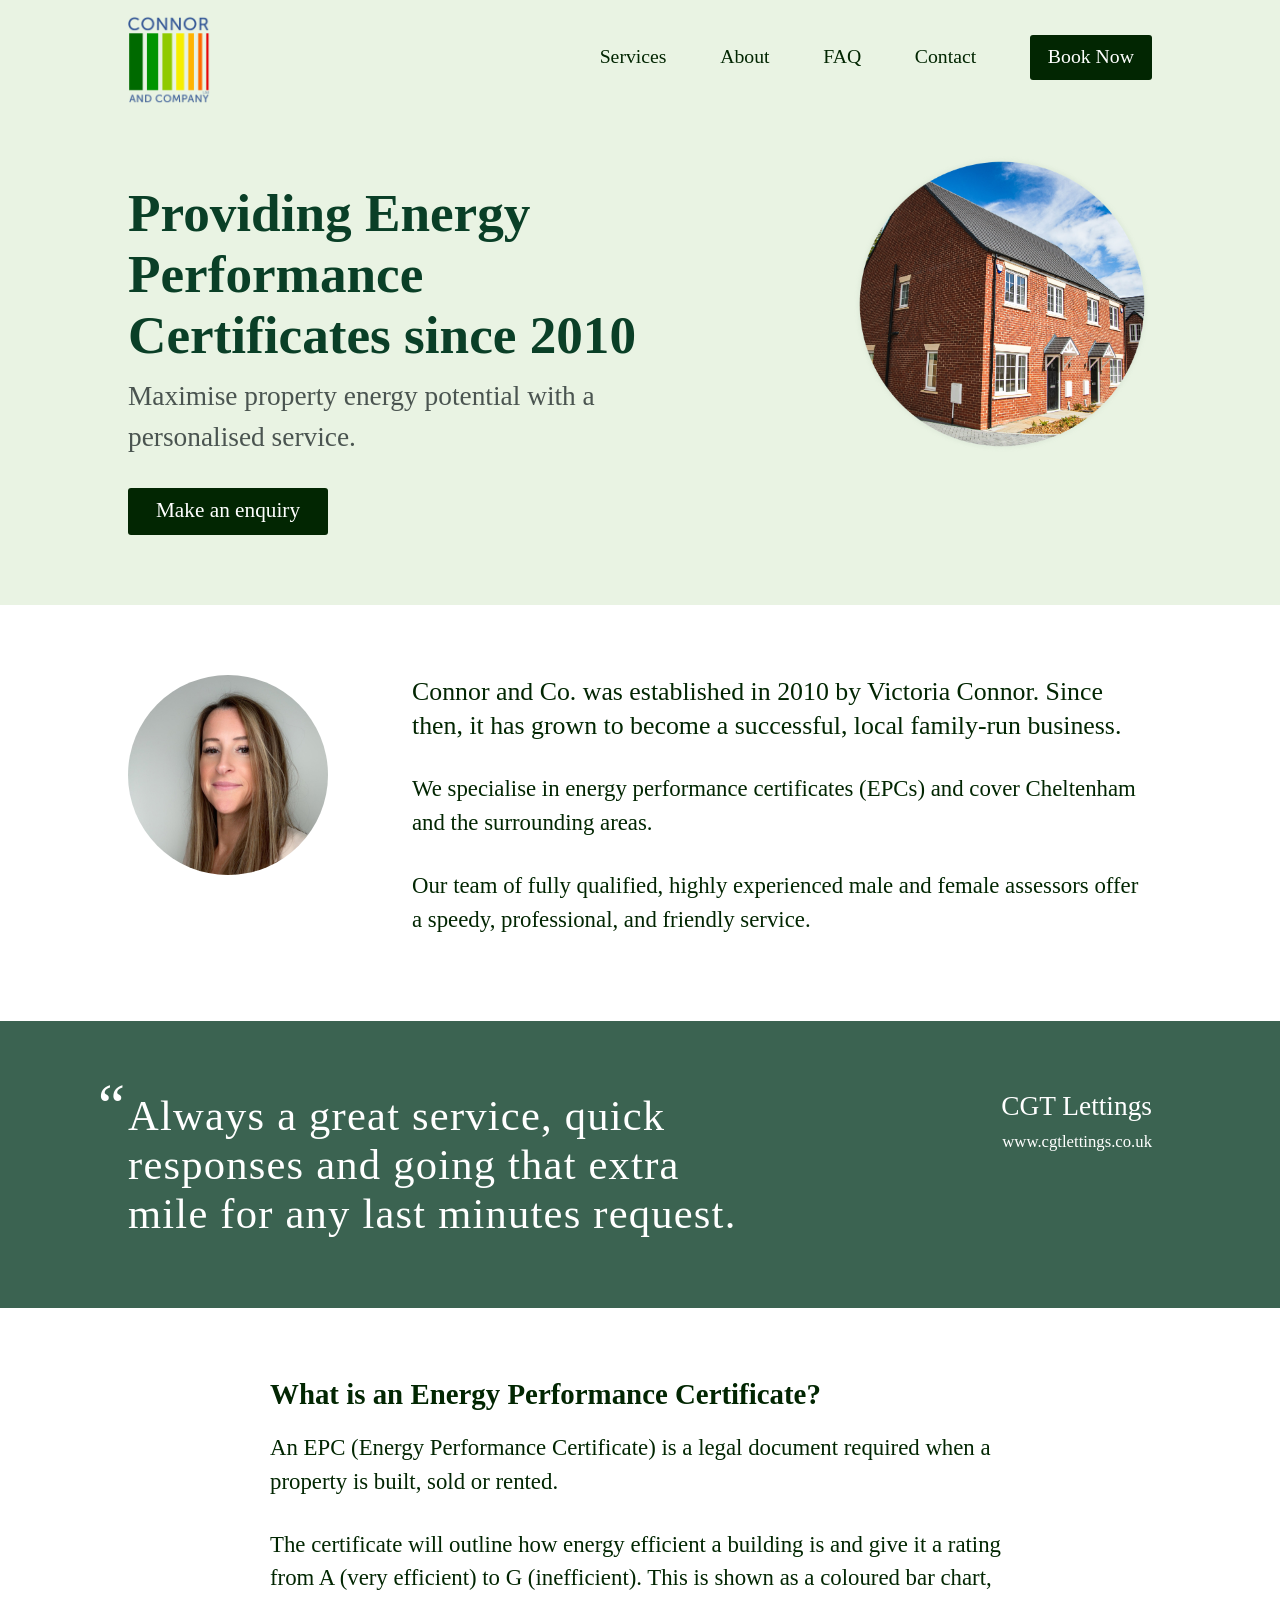
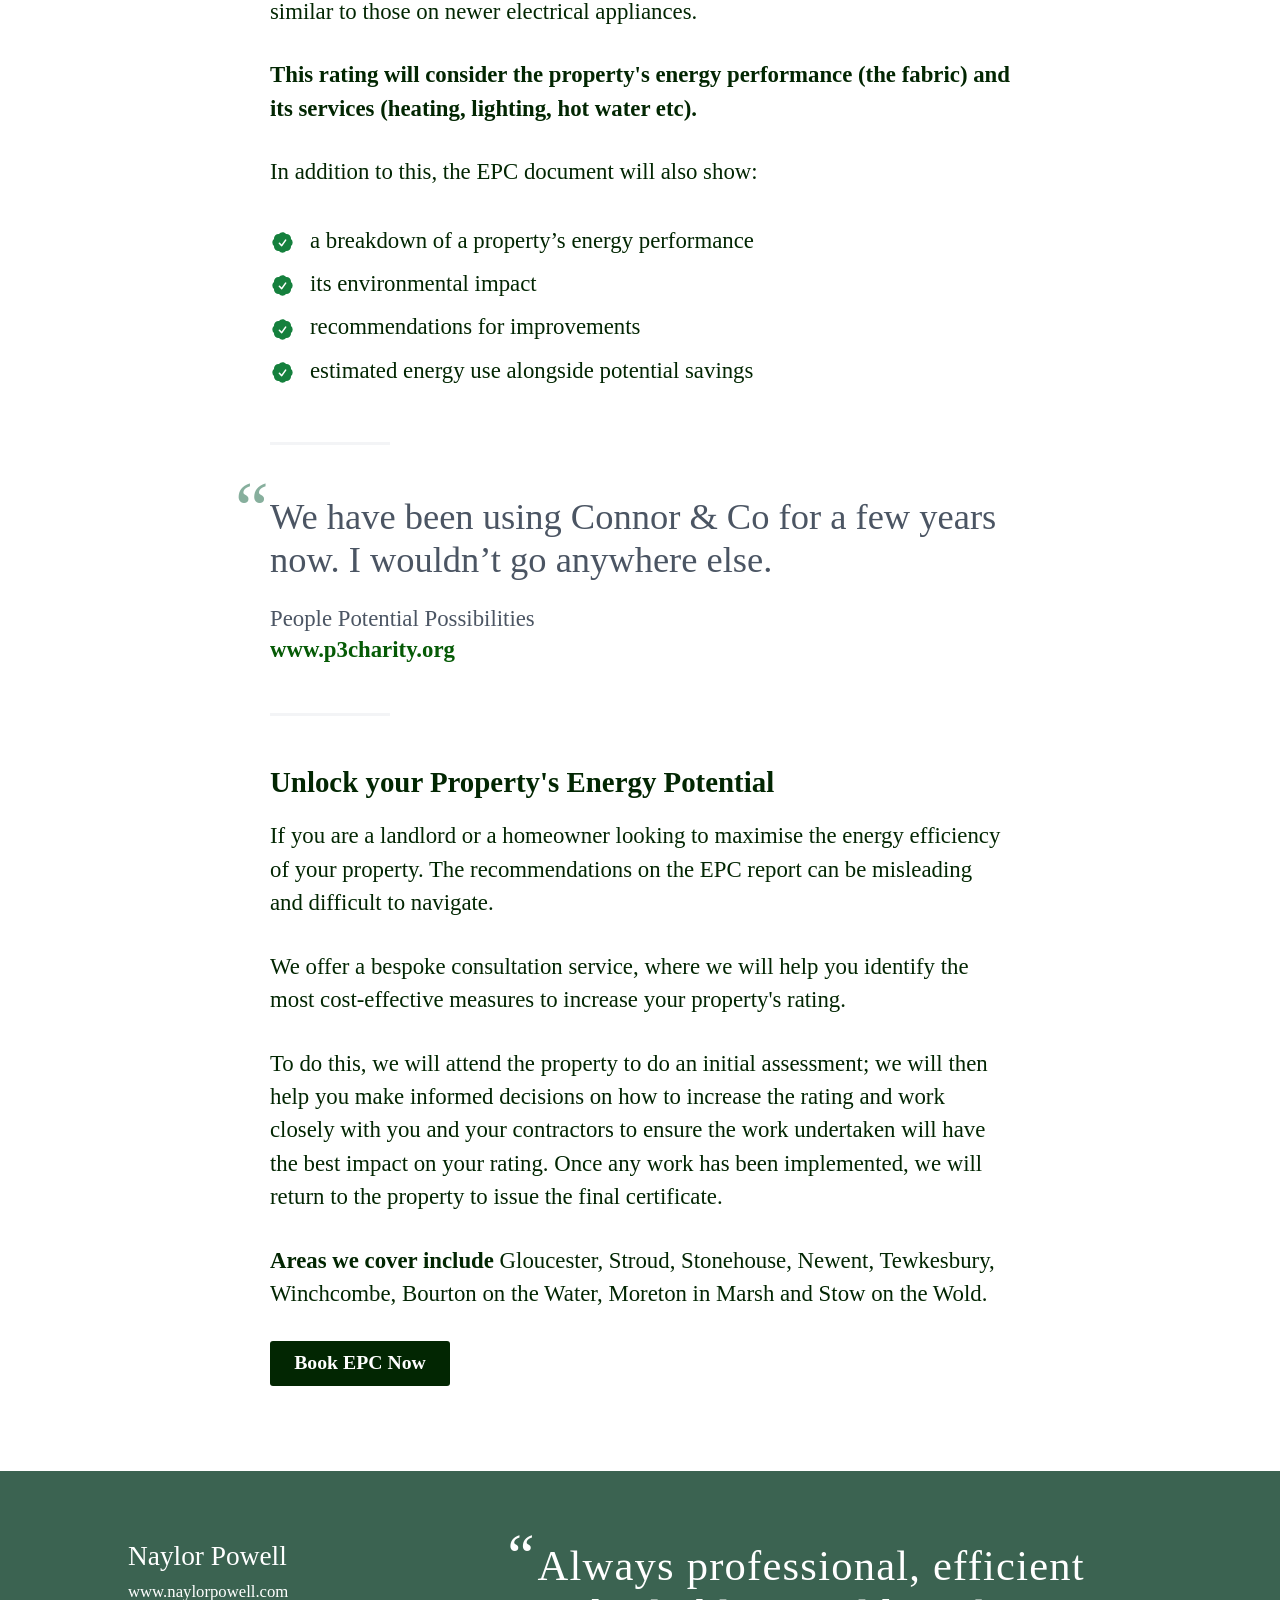
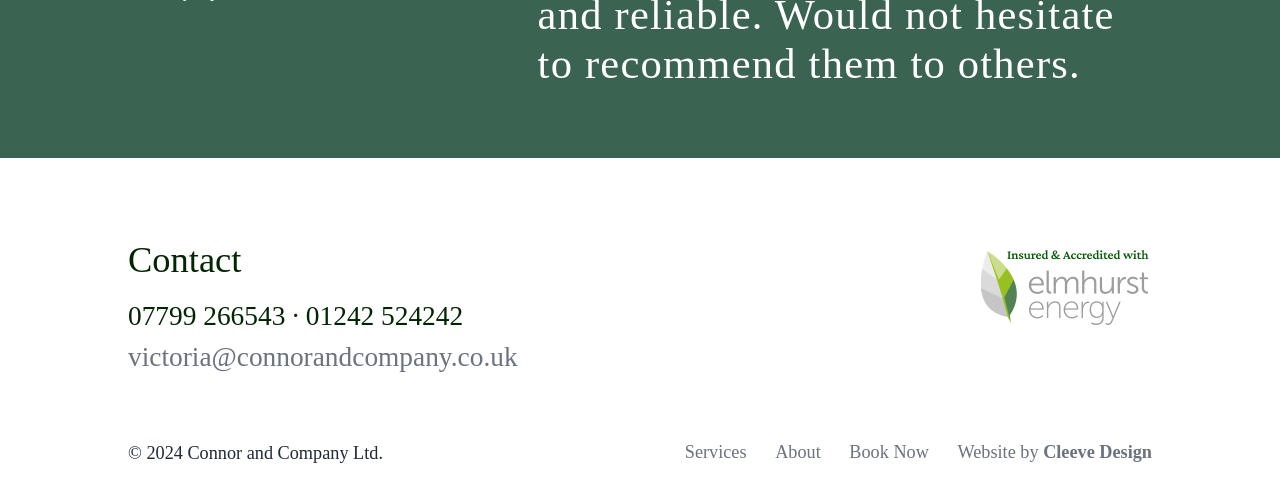
==== commit f61cfb31: "Copy update" ====
--- a/index.html
+++ b/index.html
@@ -54,7 +54,7 @@
             <div class="right">
                 <p class="text-sm">Connor and Co. was established in 2010 by Victoria Connor. Since then, it has grown to become a successful, local family-run business.</p>
                 <p>We specialise in energy performance certificates (EPCs) and cover Cheltenham and the surrounding areas.</p>
-                <p>Our team of fully qualified, highly experienced male and female assessors offers speedy, professional, and friendly service. </p>
+                <p>Our team of fully qualified, highly experienced male and female assessors offer a speedy, professional, and friendly service. </p>
             </div>
         </div>
     </div>
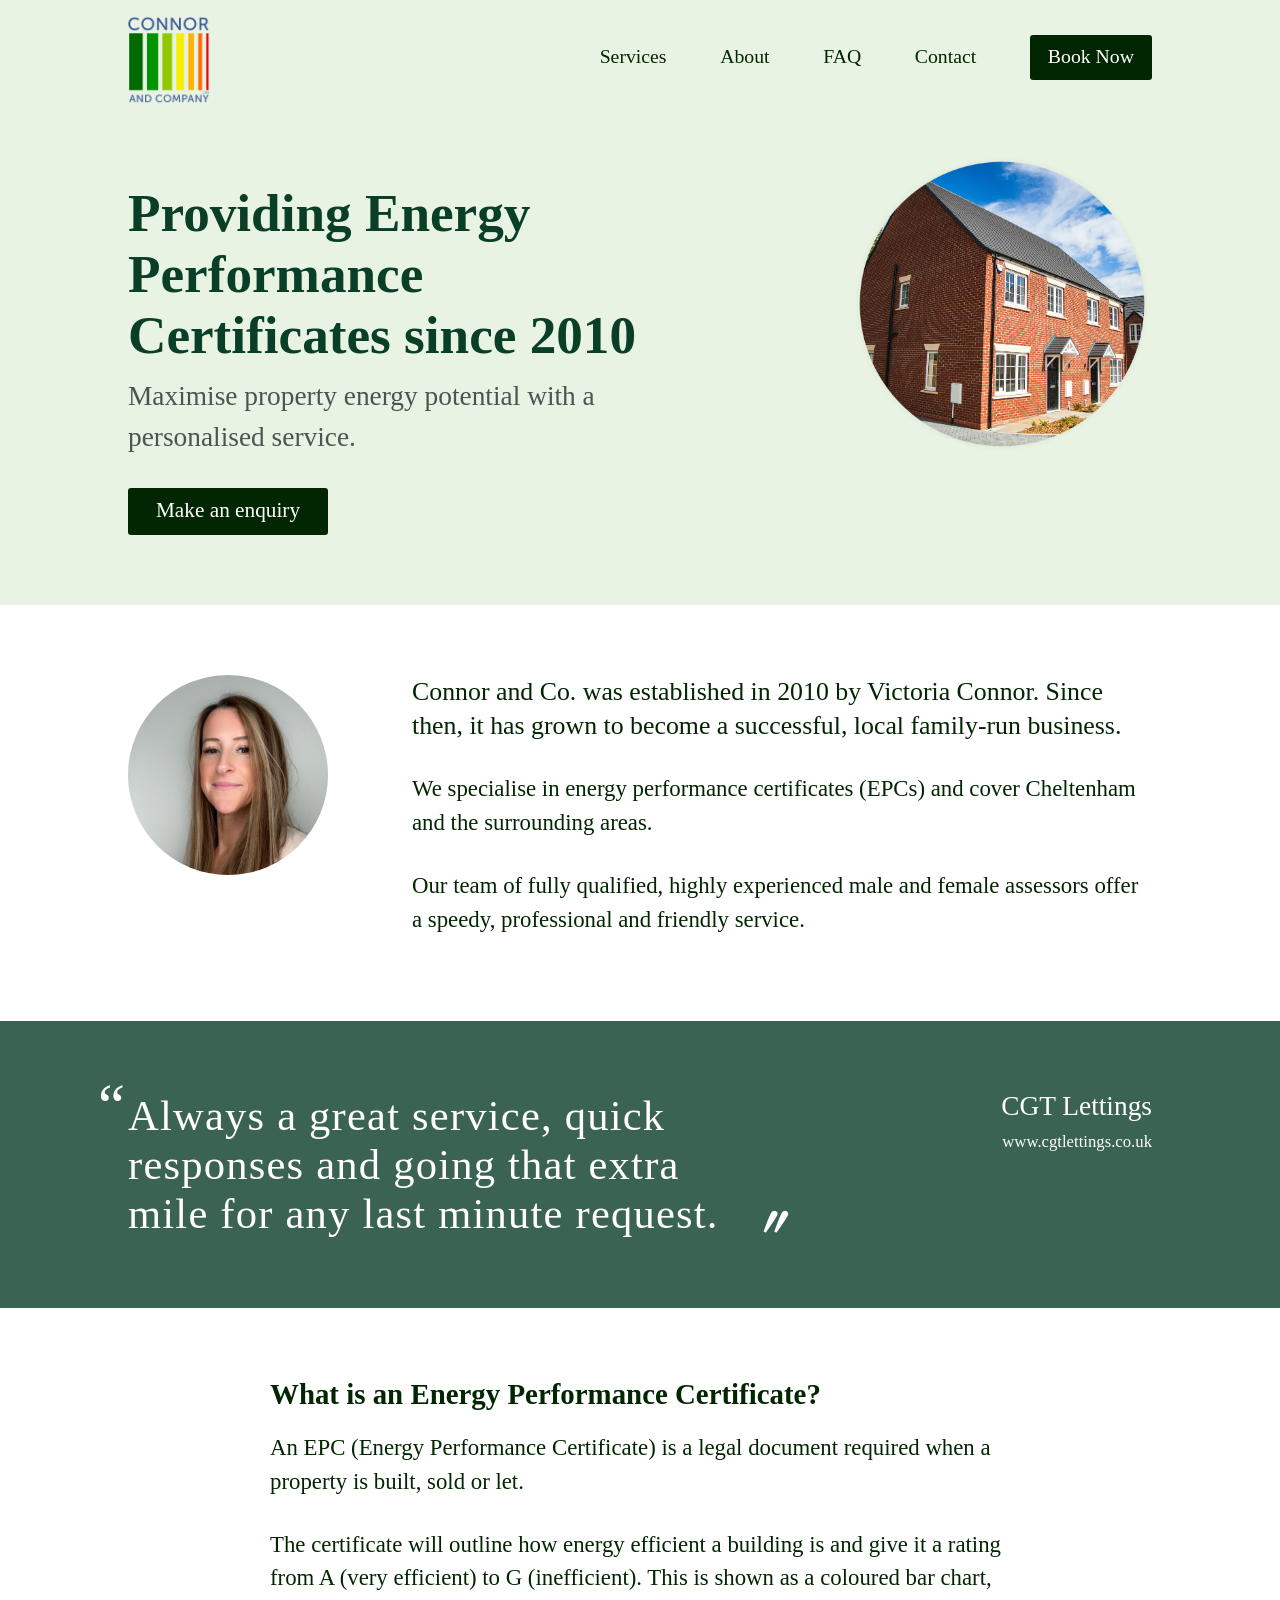
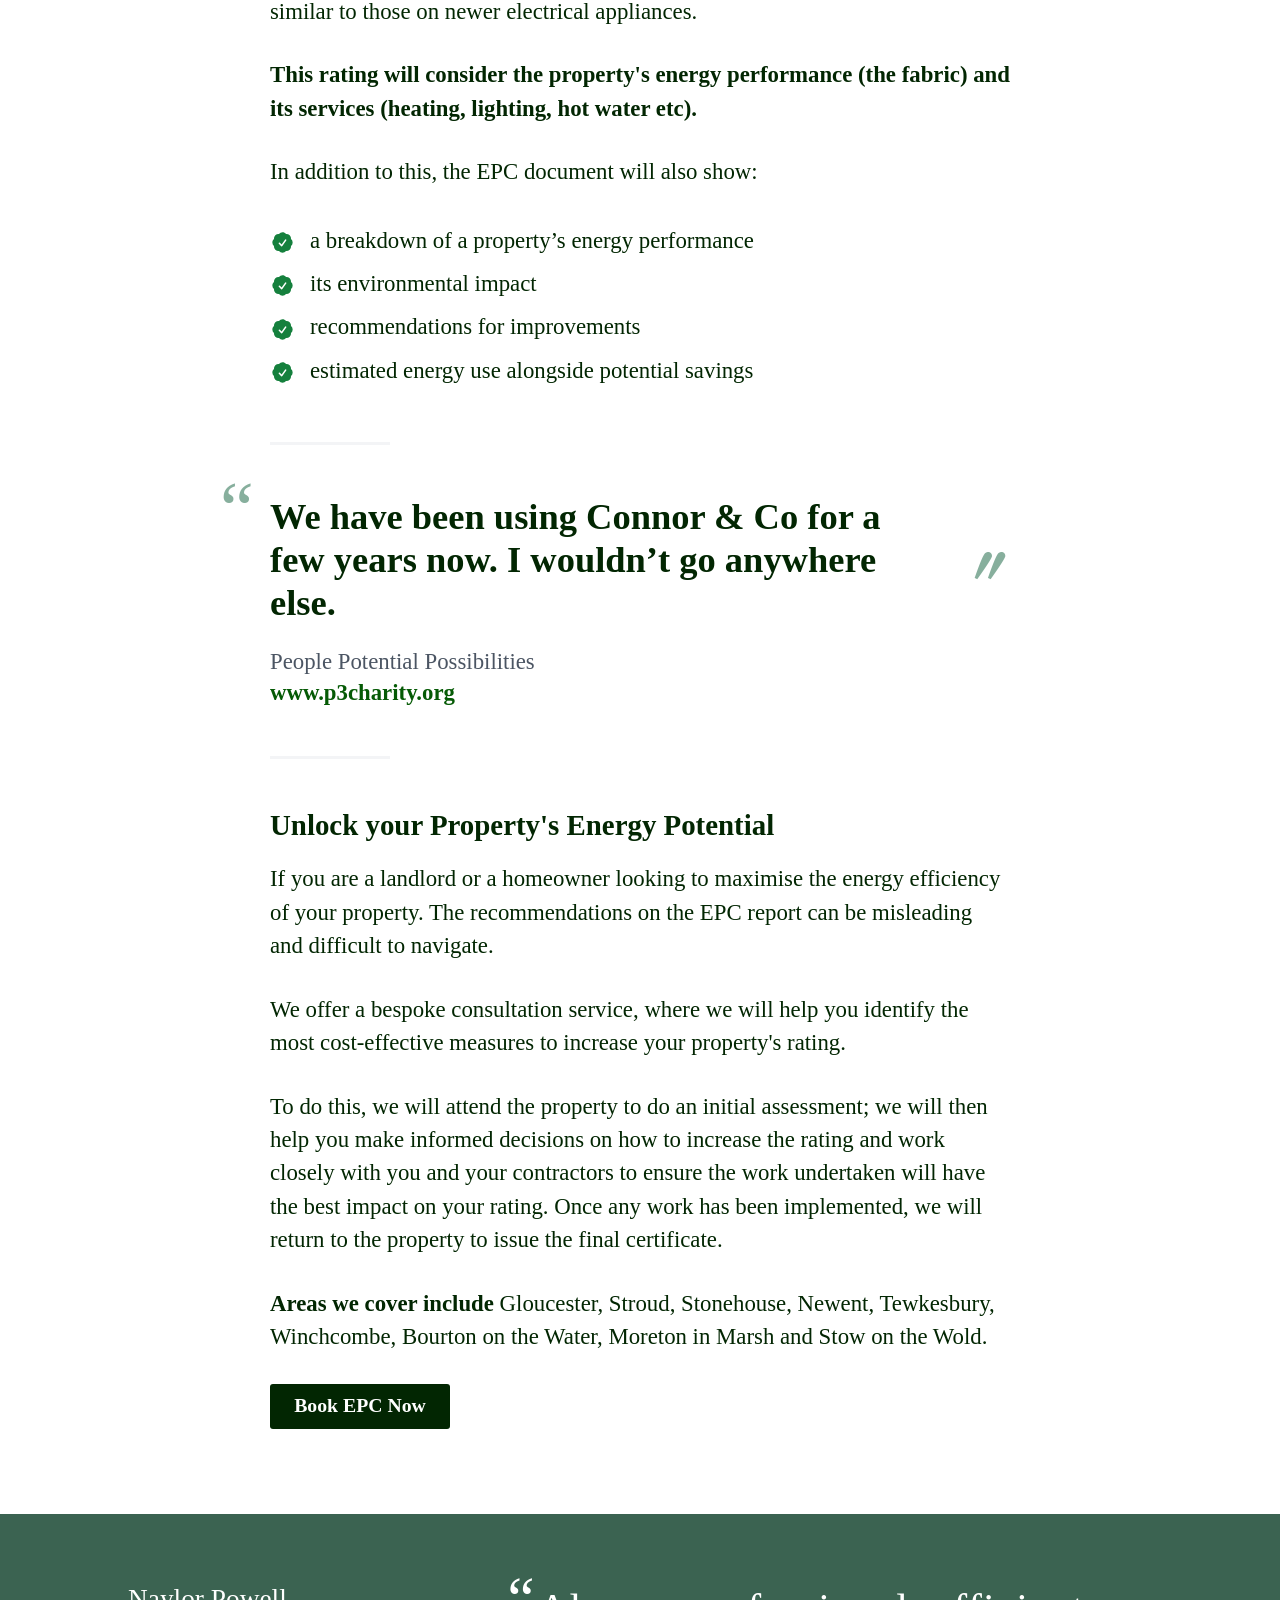
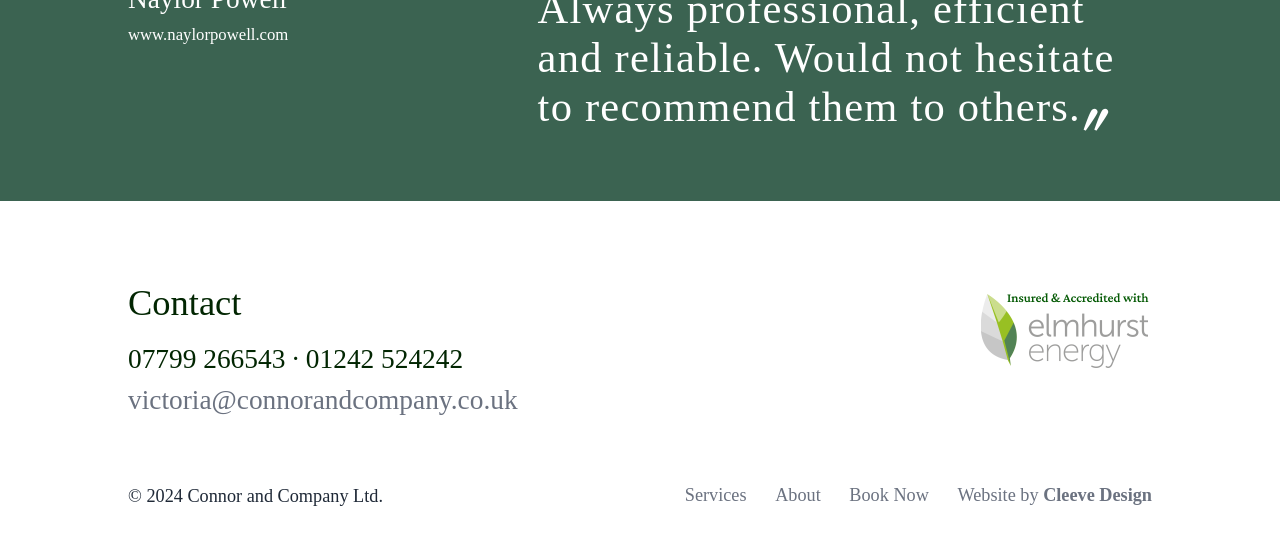
==== commit b287486e: "Content updates" ====
--- a/index.html
+++ b/index.html
@@ -54,7 +54,7 @@
             <div class="right">
                 <p class="text-sm">Connor and Co. was established in 2010 by Victoria Connor. Since then, it has grown to become a successful, local family-run business.</p>
                 <p>We specialise in energy performance certificates (EPCs) and cover Cheltenham and the surrounding areas.</p>
-                <p>Our team of fully qualified, highly experienced male and female assessors offer a speedy, professional, and friendly service. </p>
+                <p>Our team of fully qualified, highly experienced male and female assessors offer a speedy, professional and friendly service. </p>
             </div>
         </div>
     </div>
@@ -63,7 +63,8 @@
         <div class="container">
             <div class="left">
                 <span>“</span>
-                <h2>Always a great service, quick responses and going that extra mile for any last minutes request.</h2>
+                <h2>Always a great service, quick responses and going that extra mile for any last minute request. </h2>
+                <span class="mark-end">&#x301E</span>
             </div>
             <div class="right">
                 CGT Lettings
@@ -75,7 +76,7 @@
         <div id="content">
         <div id="services" class="container-sm">
             <h3>What is an Energy Performance Certificate?</h3>
-            <p>An EPC (Energy Performance Certificate) is a legal document required when a property is built, sold or rented.</p>
+            <p>An EPC (Energy Performance Certificate) is a legal document required when a property is built, sold or let.</p>
             <p>The certificate will outline how energy efficient a building is and give it a rating from A (very efficient) to G (inefficient). This is shown as a coloured bar chart, similar to those on newer electrical appliances.</p>
             <p><strong>This rating will consider the property's energy performance (the fabric) and its services (heating, lighting, hot water etc).</strong></p>
             <p>In addition to this, the EPC document will also show:</p>
@@ -88,7 +89,9 @@
             <span class="divider"></span>
                 <div class="quote">
                     <span class="marks">“</span>
+                    <span class="mark-end">&#x301E</span>
                     <span class="text">We have been using Connor & Co for a few years now. I wouldn’t go anywhere else.</span>
+
                     <span class="source">People Potential Possibilities</span>
                     <a href="https://www.p3charity.org/" class="link">www.p3charity.org</a>
                 </div>
@@ -111,6 +114,7 @@
             <div class="right">
                 <span>“</span>
                 <h2>Always professional, efficient and  reliable. Would not hesitate to recommend them to others.</h2>
+                <span class="mark-end">&#x301E</span>
             </div>
         </div>
     </div>
@@ -138,20 +142,28 @@
     </footer>
 
     <script>
-        document.querySelectorAll('a[href^="#"]').forEach(anchor => {
-            anchor.addEventListener('click', function (e) {
-                e.preventDefault();
+    document.querySelectorAll('a[href^="#"]').forEach(anchor => {
+    anchor.addEventListener('click', function (e) {
+        e.preventDefault();
 
-                document.querySelector(this.getAttribute('href')).scrollIntoView({
-                    behavior: 'smooth'
-                });
+        const headerHeight = document.querySelector('header').offsetHeight; // Get the height of the fixed header
+        const targetId = this.getAttribute('href').substring(1); // Get target ID without the '#'
+        const targetElement = document.getElementById(targetId); // Get the target element
+
+        if (targetElement) {
+            const offsetTop = targetElement.getBoundingClientRect().top + window.pageYOffset; // Get the absolute top position of the target element
+            const adjustedTop = offsetTop - headerHeight; // Adjust for the fixed header height
+
+            // Smooth scroll to the adjusted position
+            window.scrollTo({
+                top: adjustedTop,
+                behavior: 'smooth'
             });
-        });
 
-        function toggleNav() {
-        var nav = document.querySelector('header ul.nav');
-            nav.classList.toggle('show');
+            // Optionally, adjust margin-top of the target element to account for fixed header
+            targetElement.style.marginTop = headerHeight + 'px';
         }
+    });
     </script>
     
 </body>
--- a/style.css
+++ b/style.css
@@ -232,12 +232,21 @@
 	position: absolute;
 	font-size: 5rem;
 	color: #87AF9D;
-	margin: -30px 0 0 -35px;
+	margin: -30px 0 0 -50px;
+}
+.quote .mark-end{
+	display: block;
+	float: right;
+	position: relative;
+	font-size: 5rem;
+	color: #87AF9D;
+	margin: 40px 0 0 0;
 }
 .quote .text{
-	color: #4b5563;
+	color: #022602;
 	font-size: 2.4rem;
 	display: block;
+	font-weight: 600;
 }
 .quote .source{
 	font-size: 1.5rem;
@@ -268,6 +277,22 @@
 }
 #testimonial a:hover, #testimonial-2 a:hover{
 	text-decoration: underline;
+}
+#testimonial .mark-end{
+	display: inline-block;
+	float: right;
+	position: relative;
+	font-size: 4rem;
+	color: #ffffff;
+	margin: -40px -50px -60px 0;
+}
+#testimonial-2 .mark-end{
+	display: inline-block;
+	float: right;
+	position: relative;
+	font-size: 4rem;
+	color: #ffffff;
+	margin: -35px 40px -60px 0;
 }
 #testimonial .left{
 	width: 60%;
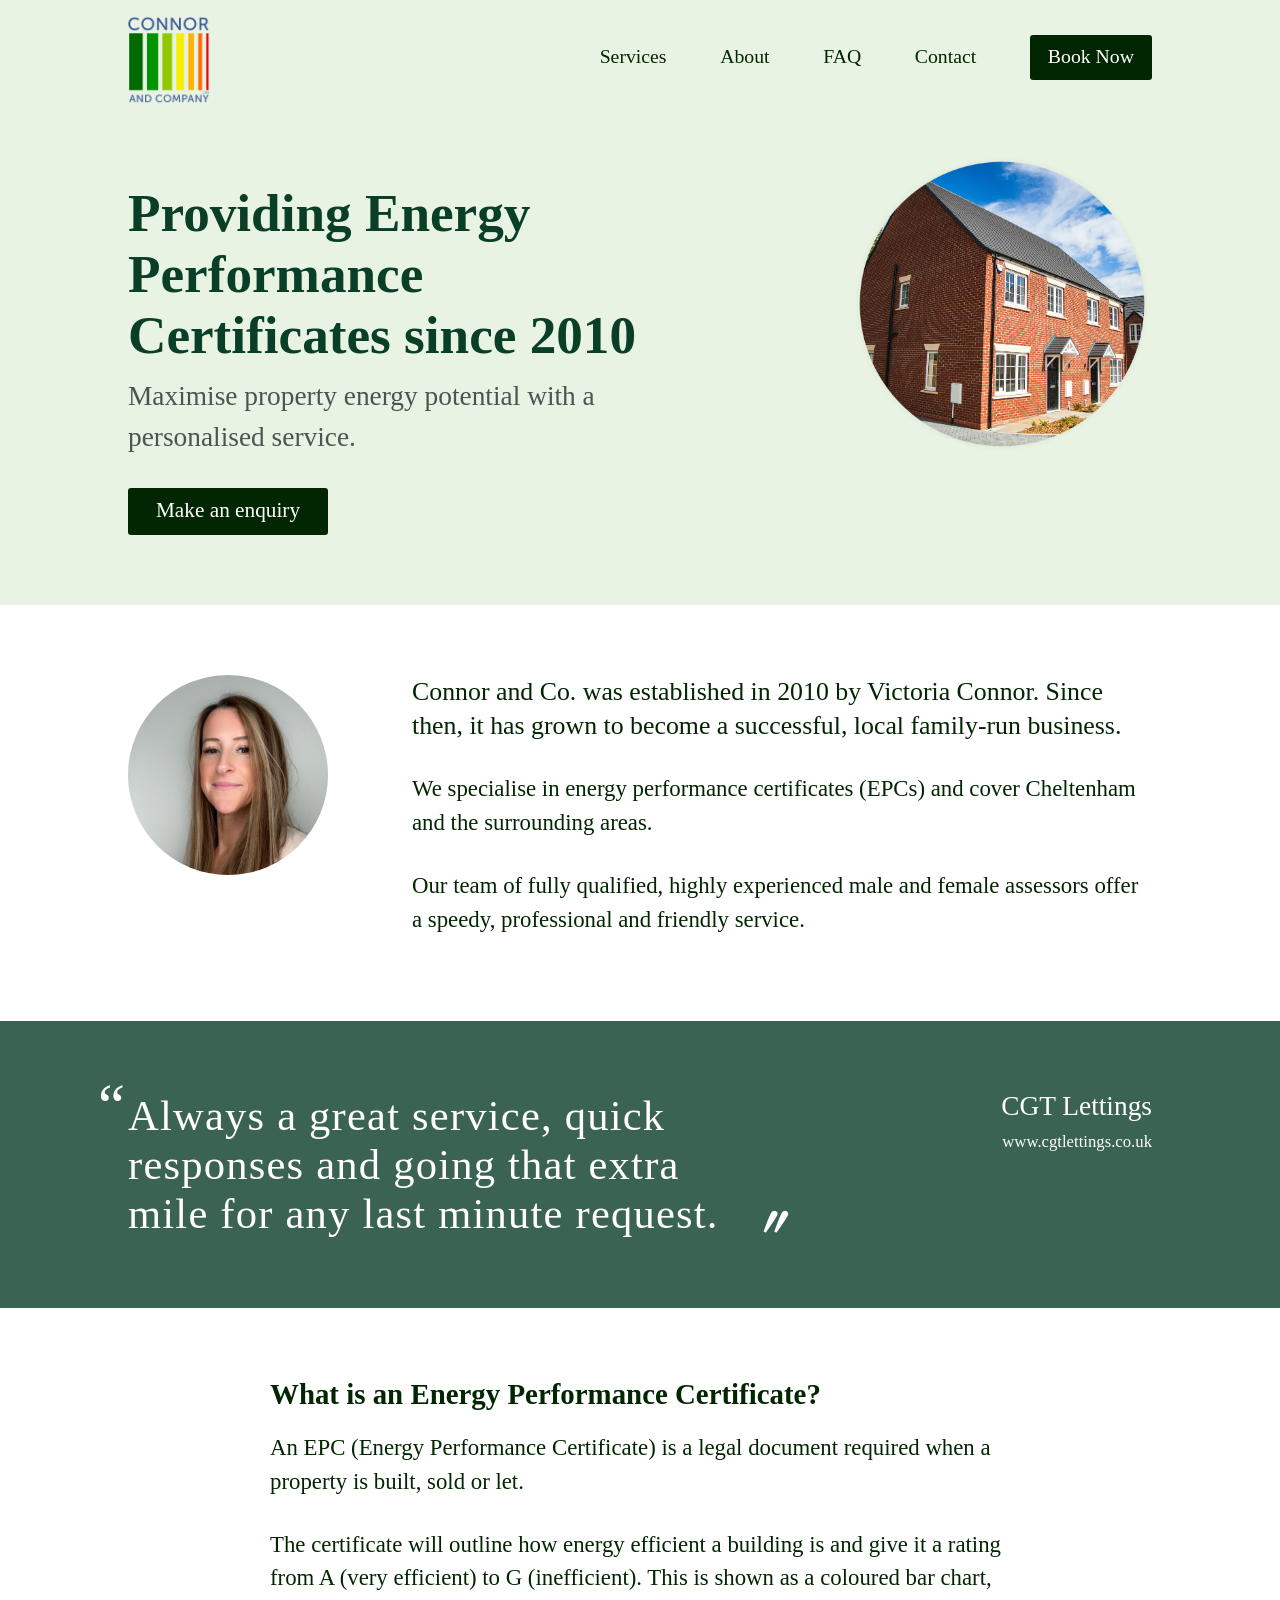
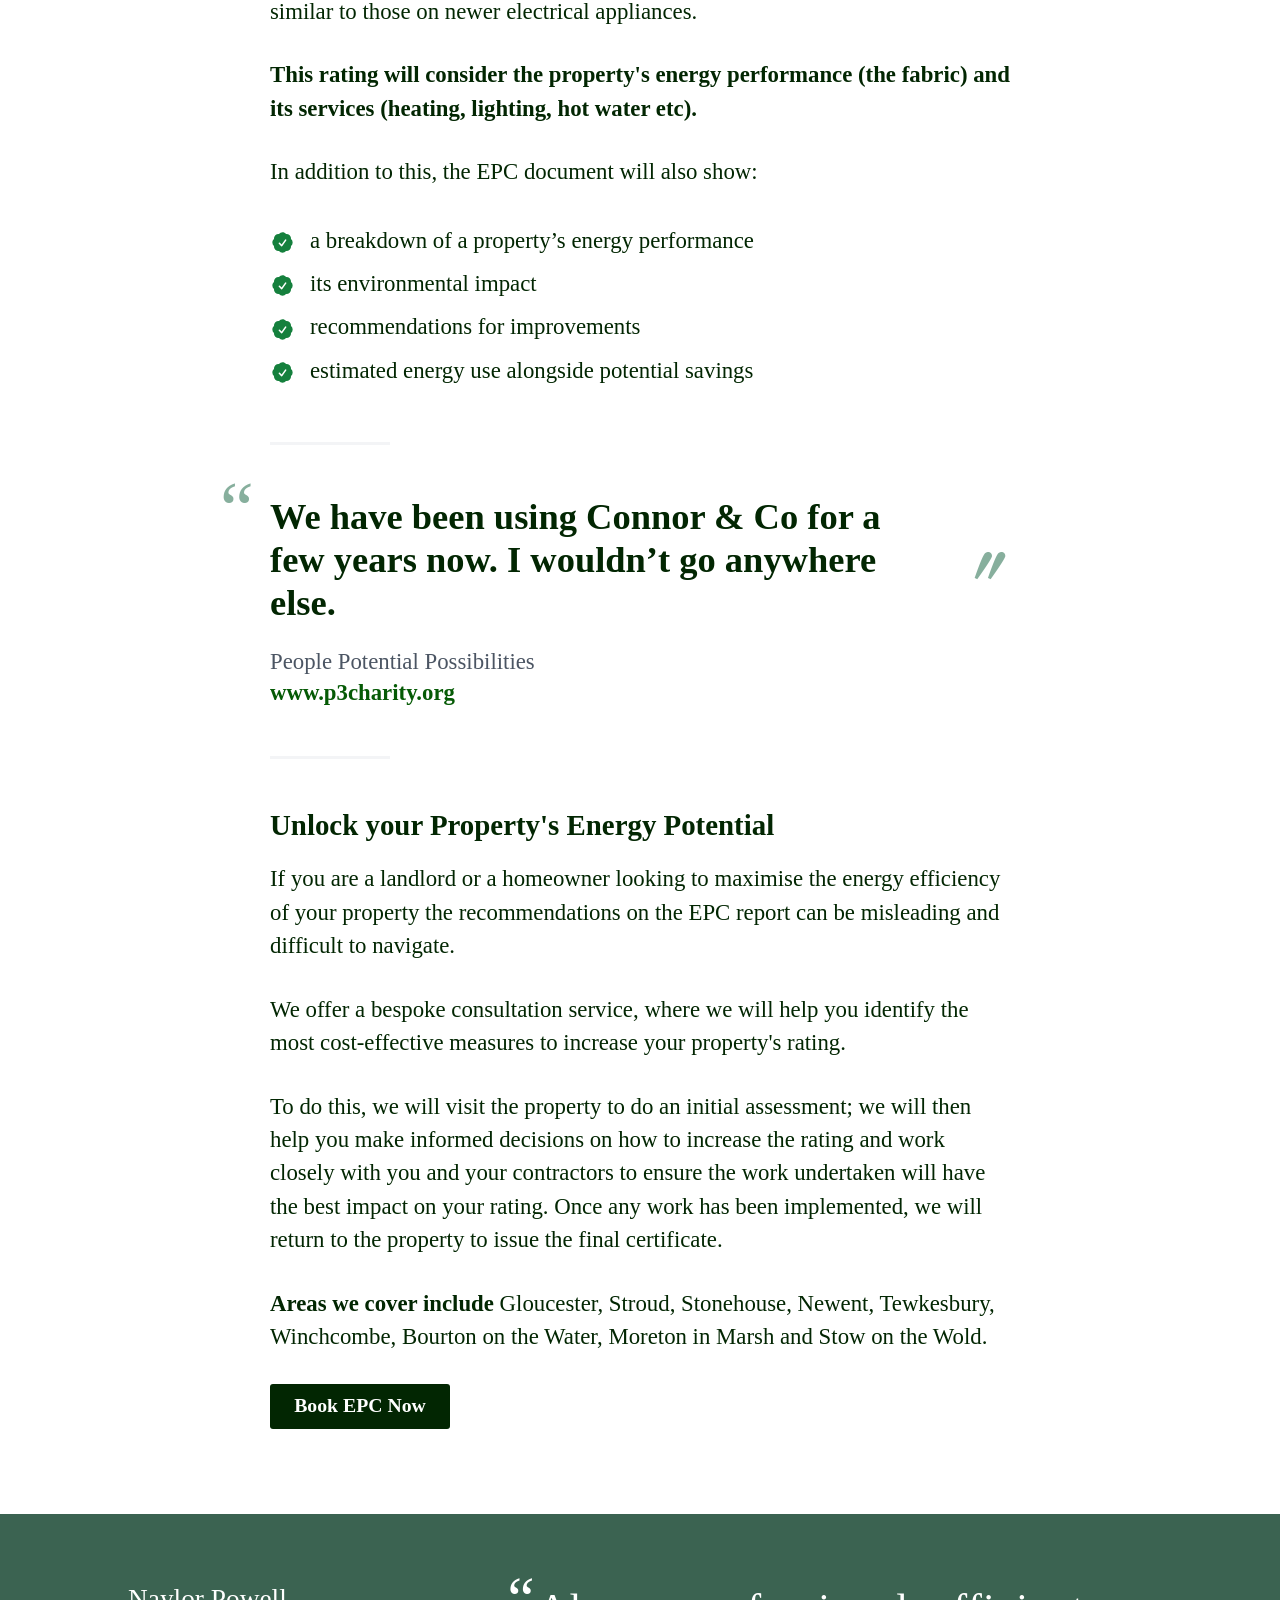
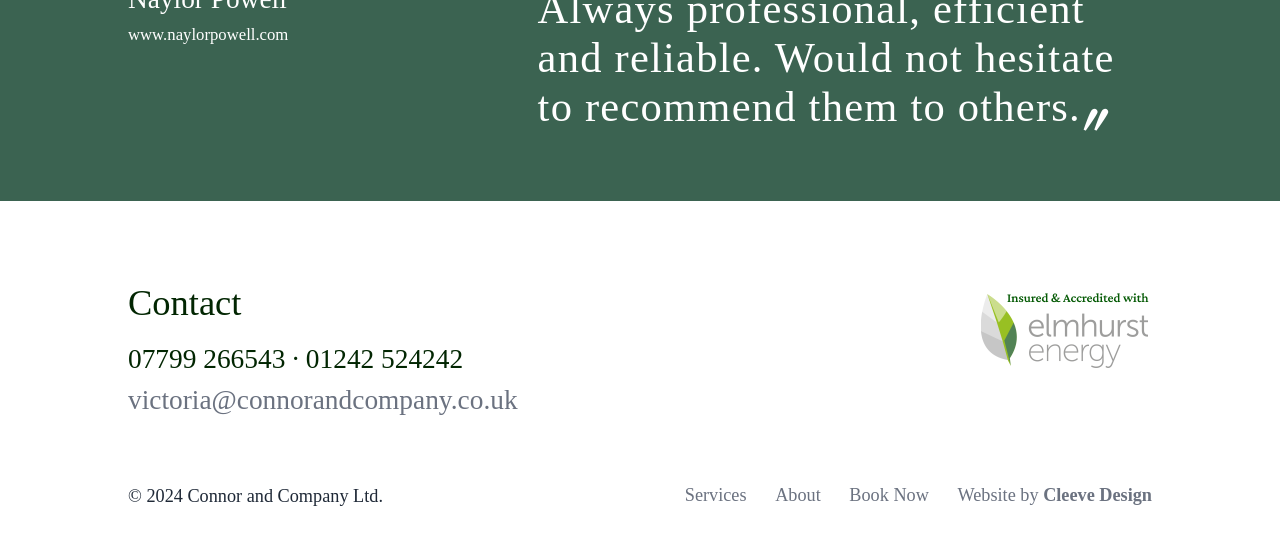
==== commit cb40aa8b: "Further updates" ====
--- a/index.html
+++ b/index.html
@@ -97,9 +97,9 @@
                 </div>
             <span class="divider"></span>
             <h3>Unlock your Property's Energy Potential</h3>
-            <p>If you are a landlord or a homeowner looking to maximise the energy efficiency of your property. The recommendations on the EPC report can be misleading and difficult to navigate.</p>
+            <p>If you are a landlord or a homeowner looking to maximise the energy efficiency of your property the recommendations on the EPC report can be misleading and difficult to navigate.</p>
             <p>We offer a bespoke consultation service, where we will help you identify the most cost-effective measures to increase your property's rating.</p>
-            <p>To do this, we will attend the property to do an initial assessment; we will then help you make informed decisions on how to increase the rating and work closely with you and your contractors to ensure the work undertaken will have the best impact on your rating. Once any work has been implemented, we will return to the property to issue the final certificate.</p>
+            <p>To do this, we will visit the property to do an initial assessment; we will then help you make informed decisions on how to increase the rating and work closely with you and your contractors to ensure the work undertaken will have the best impact on your rating. Once any work has been implemented, we will return to the property to issue the final certificate.</p>
             <p><strong>Areas we cover include</strong> Gloucester, Stroud, Stonehouse, Newent, Tewkesbury, Winchcombe, Bourton on the Water, Moreton in Marsh and Stow on the Wold.</p>
             <a href="/book-epc" class="button-solid">Book EPC Now</a>
         </div>
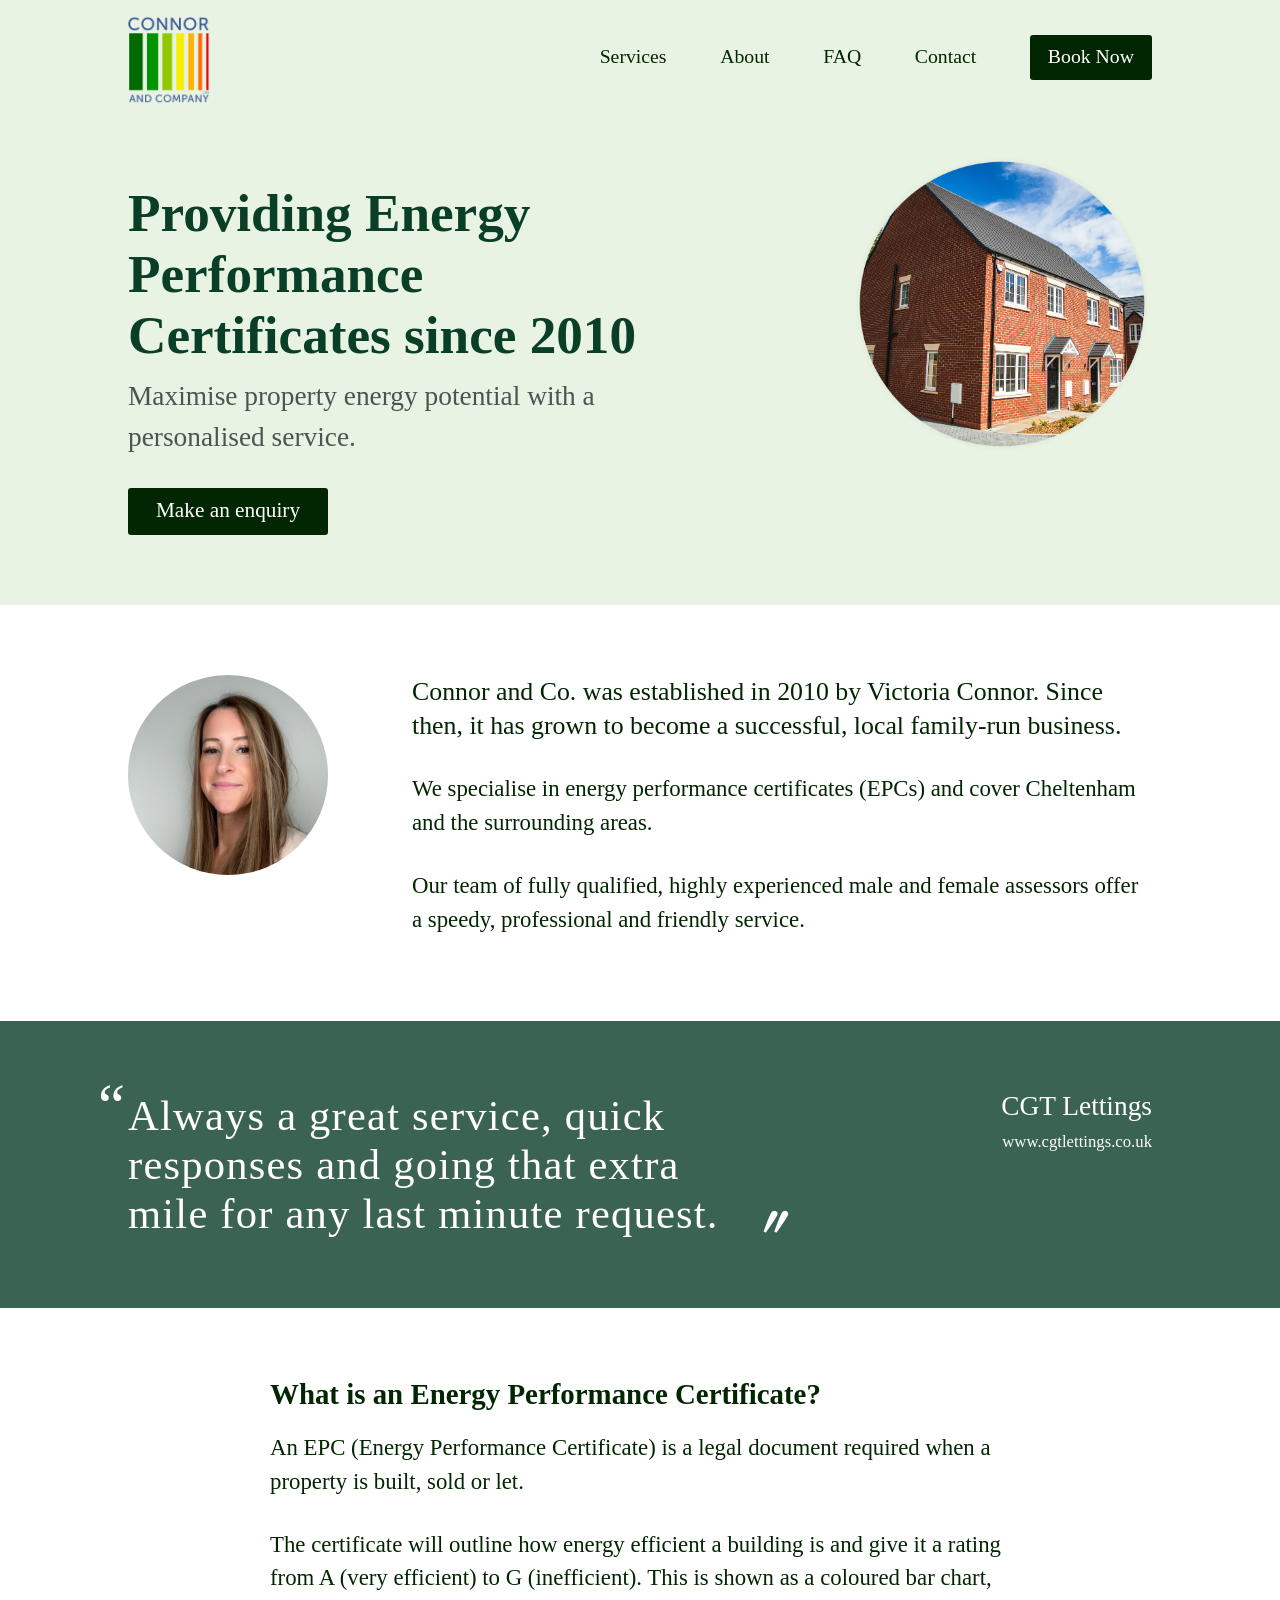
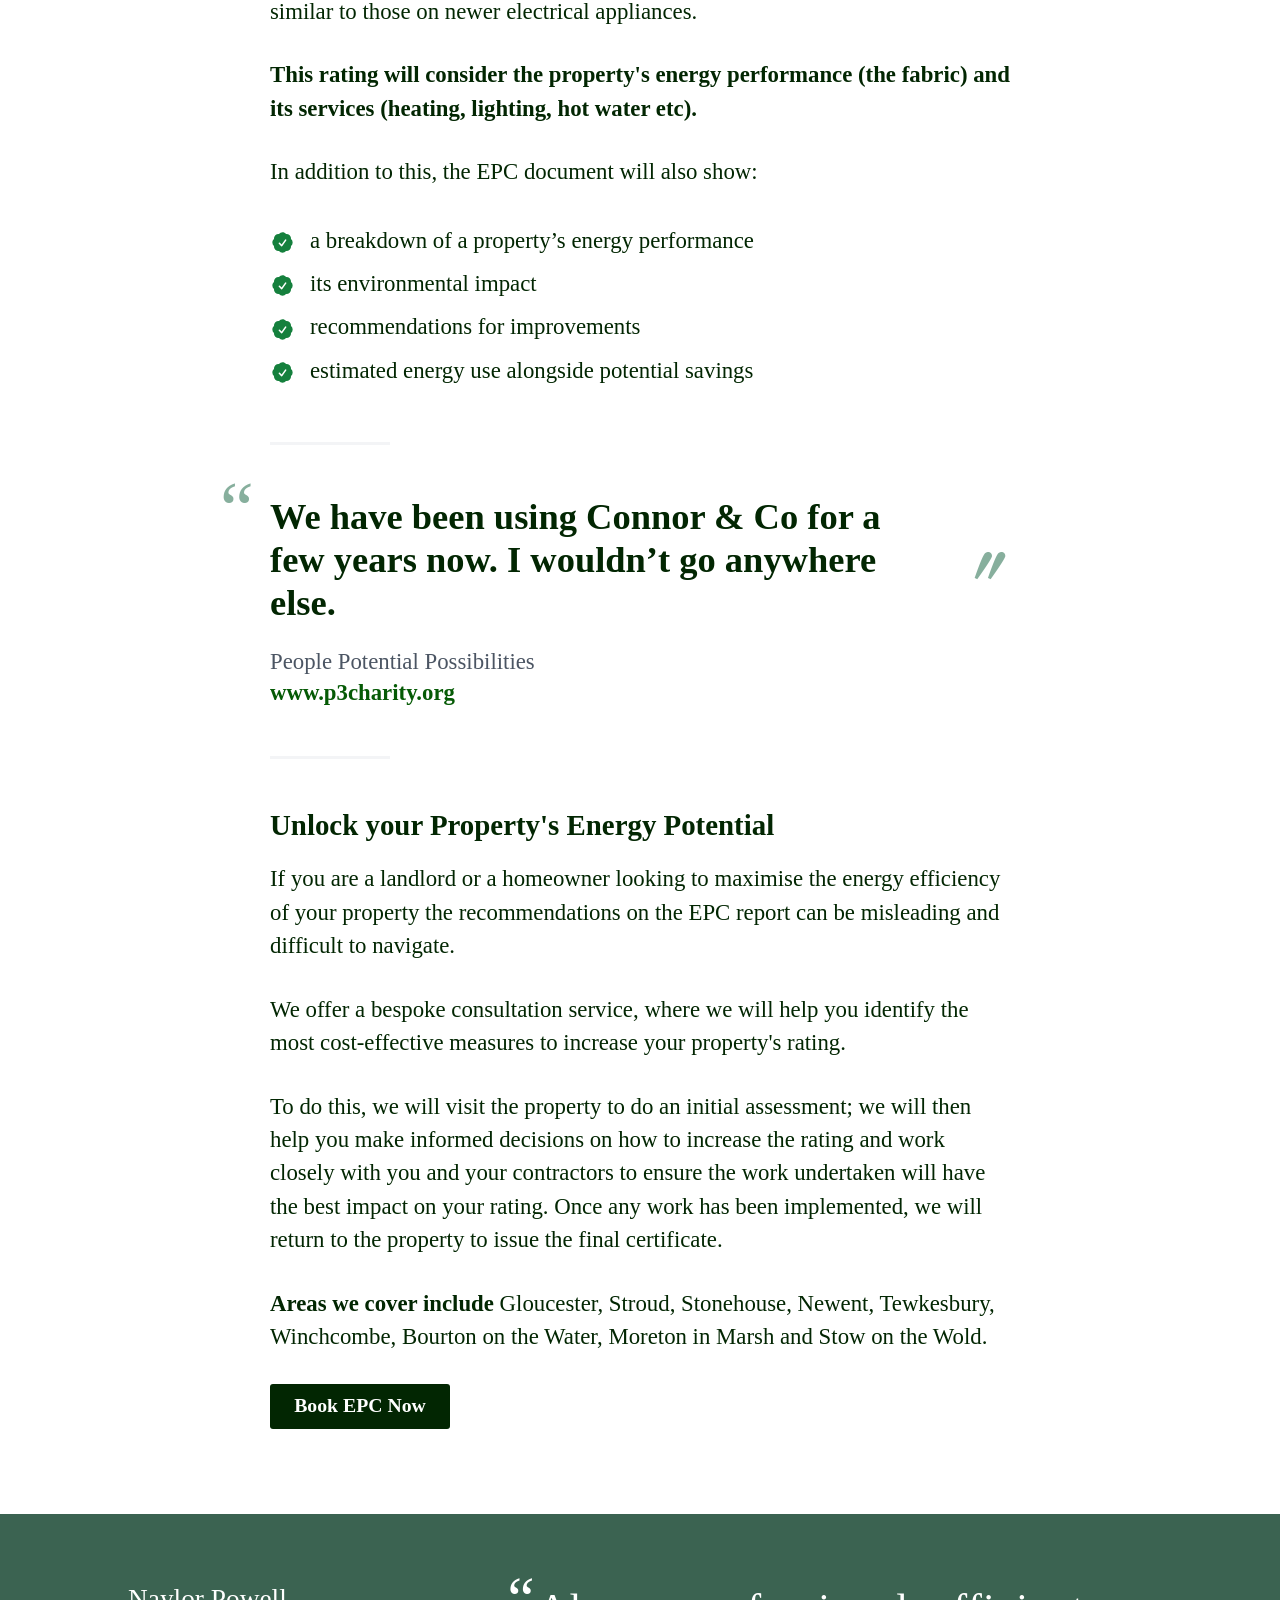
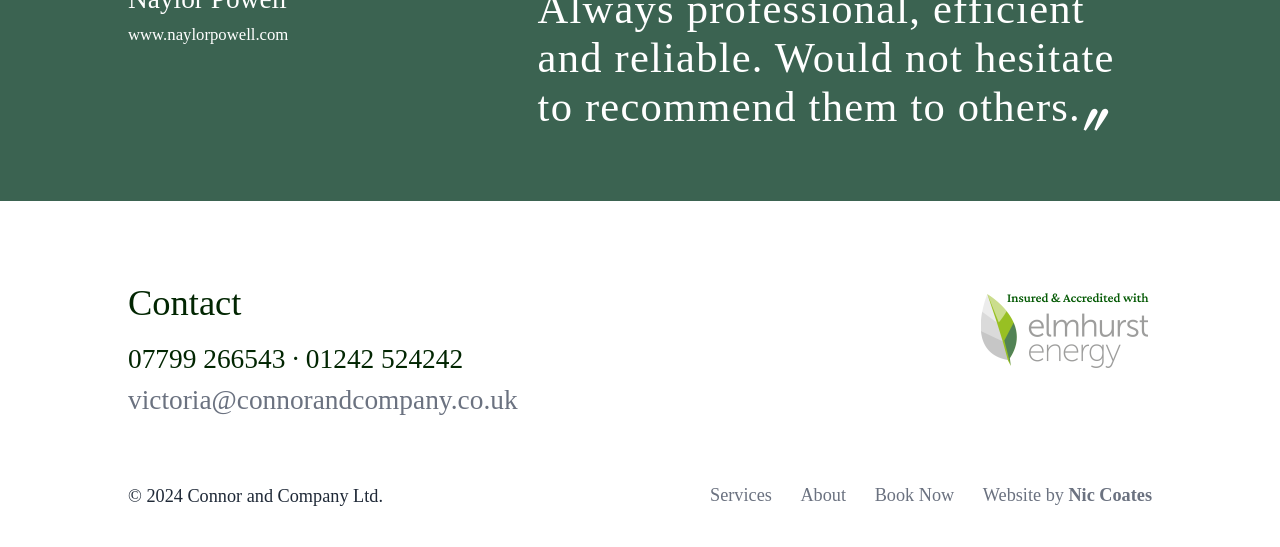
==== commit ab9f737e: "Updated website by link" ====
--- a/index.html
+++ b/index.html
@@ -135,7 +135,7 @@
                     <li><a href="#services">Services</a></li>
                     <li><a href="#about">About</a></li>
                     <li><a href="/book-epc">Book Now</a></li>
-                    <li>Website by <strong><a href="https://www.cleeve.design">Cleeve Design</a></strong></li>
+                    <li>Website by <strong><a href="https://www.niccoates.uk" target="_blank">Nic Coates</a></strong></li>
                 </ul>
             </div>
         </div>
@@ -163,8 +163,9 @@
             // Optionally, adjust margin-top of the target element to account for fixed header
             targetElement.style.marginTop = headerHeight + 'px';
         }
+    })
     });
     </script>
-    
+
 </body>
-</html>+</html>
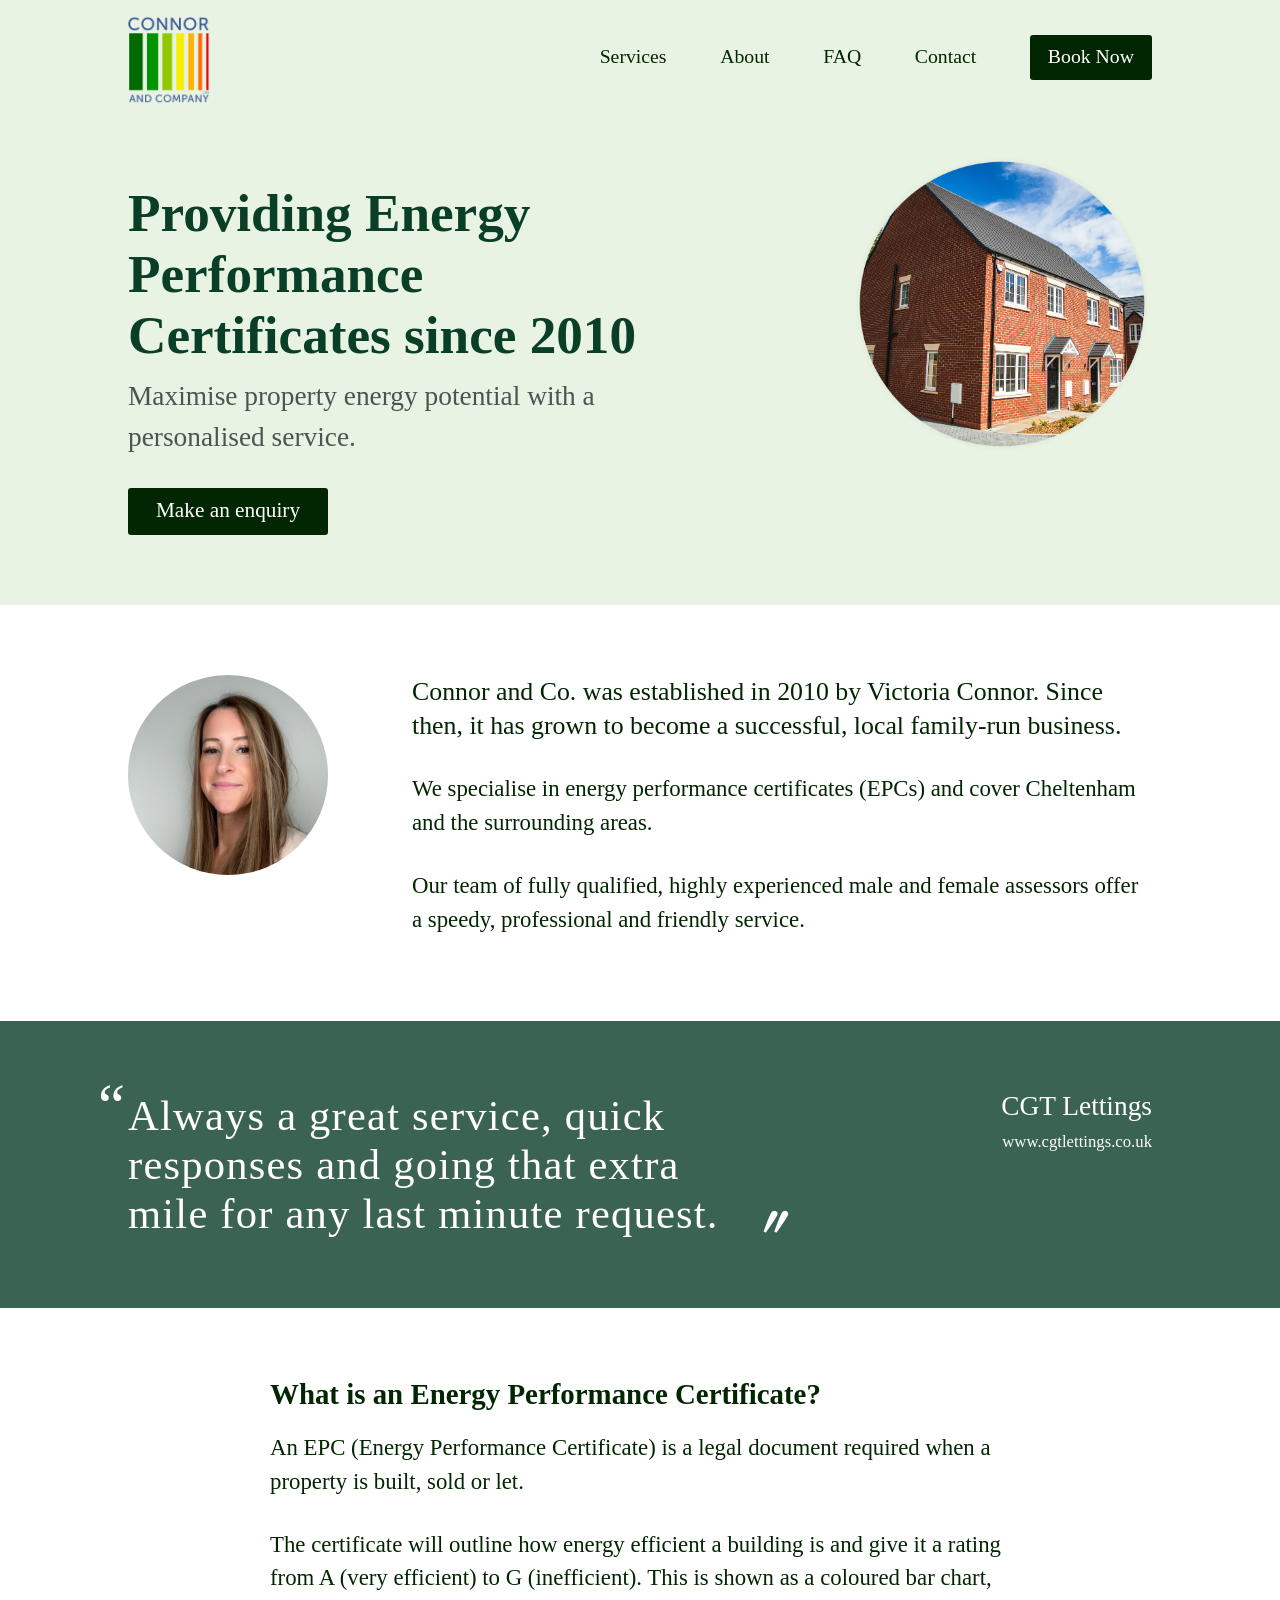
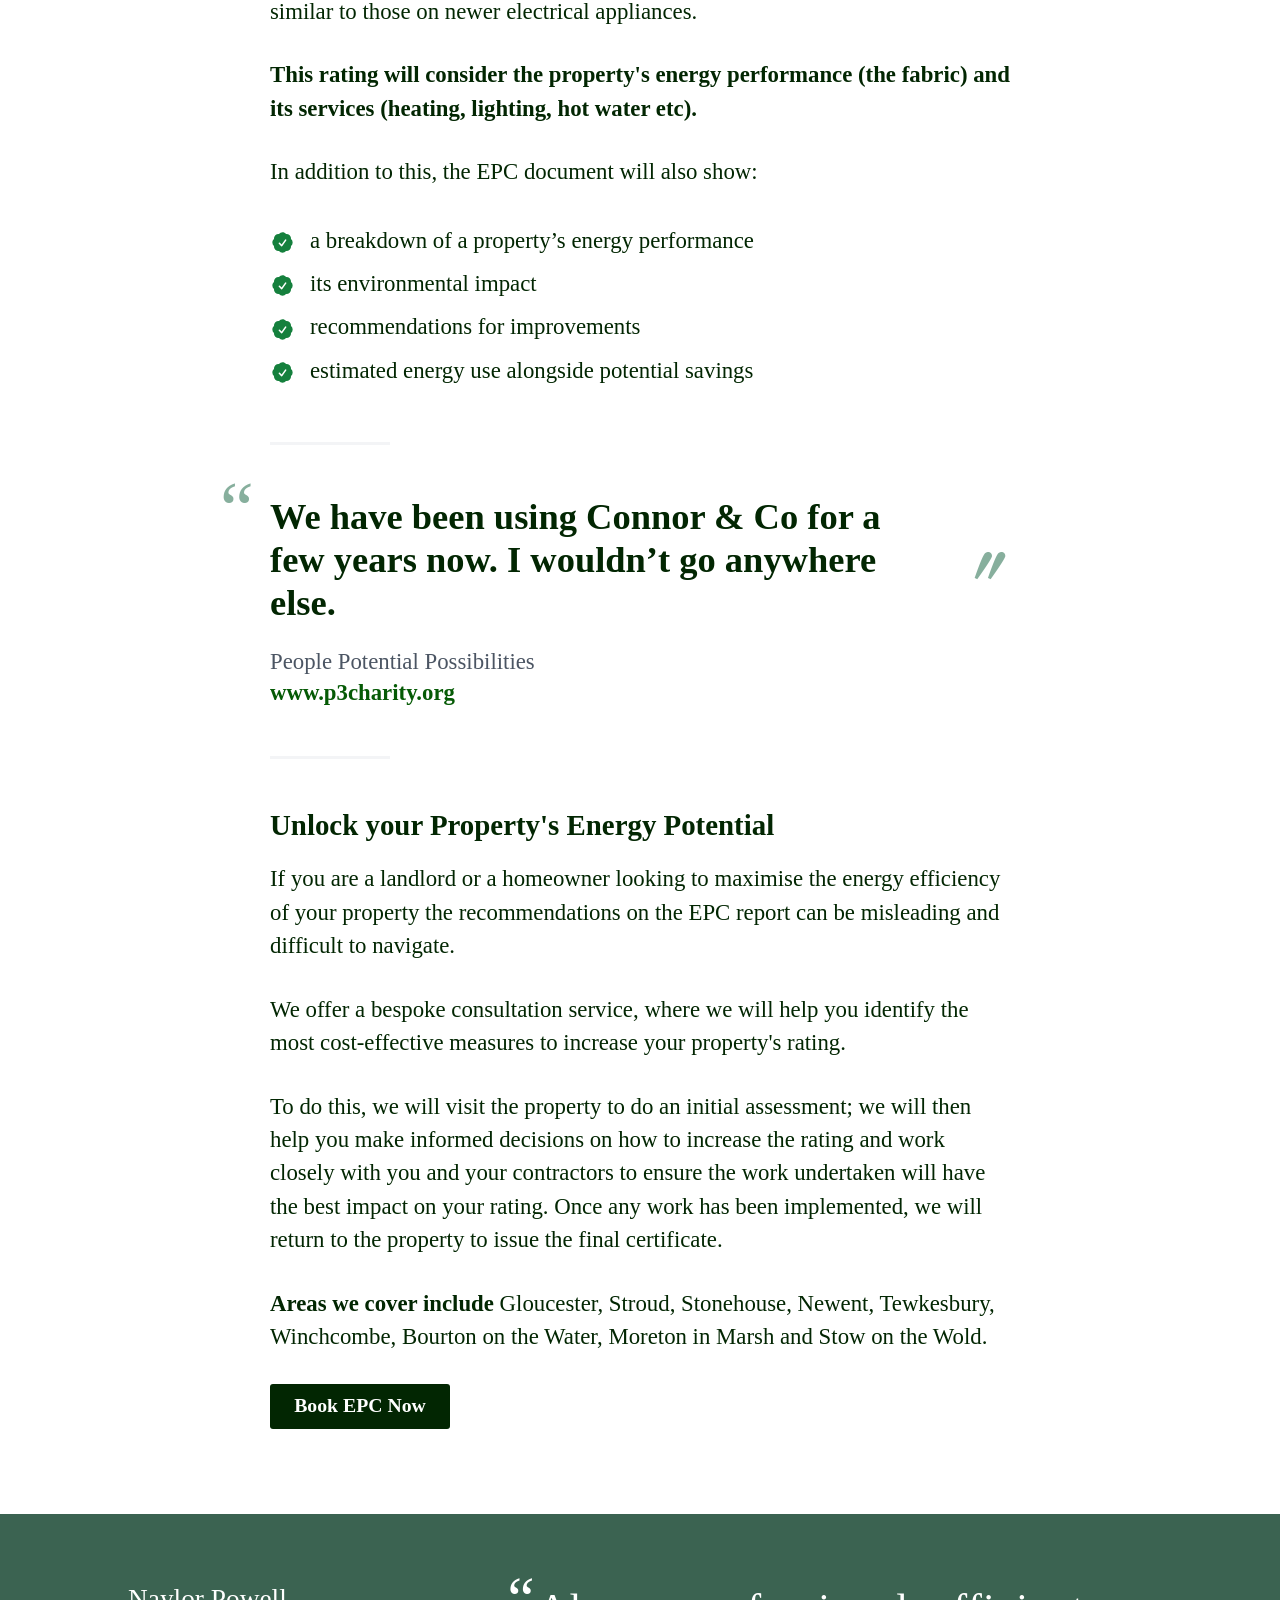
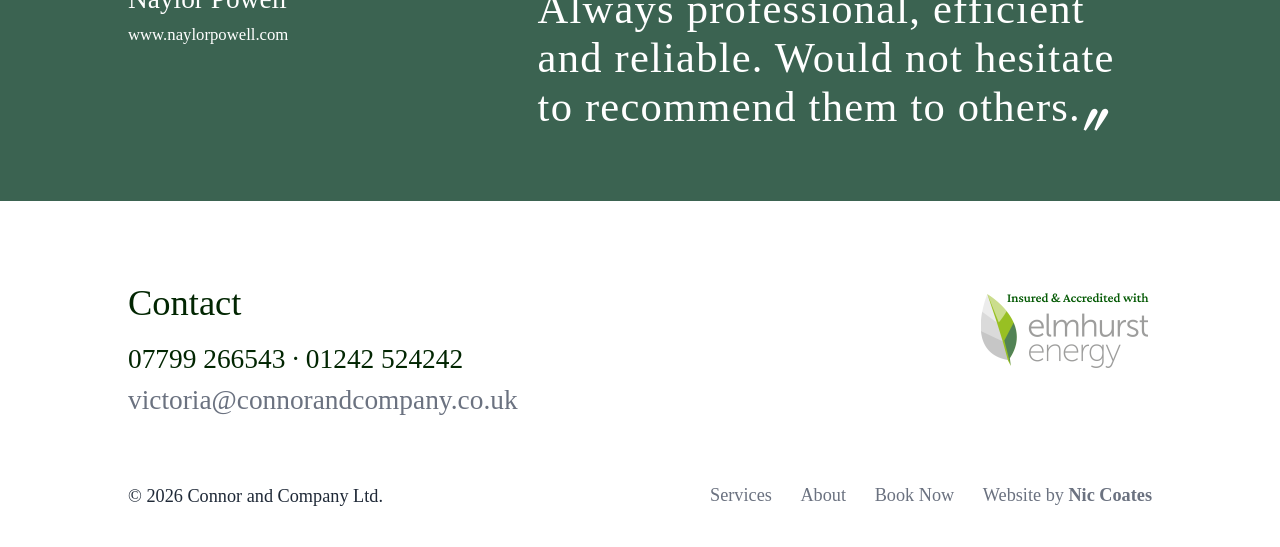
==== commit 803e2d2e: "Updated copyright year to 2026." ====
--- a/index.html
+++ b/index.html
@@ -125,7 +125,7 @@
                 <p class="title">Contact</p>
                 <p class="phone">07799 266543 &middot; 01242 524242</p>
                 <p class="email"><a href="mailto:victoria@connorandcompany.co.uk">victoria@connorandcompany.co.uk</a></p>
-                <p class="copyright">© 2024 Connor and Company Ltd.</p>
+                <p class="copyright">© 2026 Connor and Company Ltd.</p>
             </div>
             <div class="right">
                 <div class="elmhurst">
